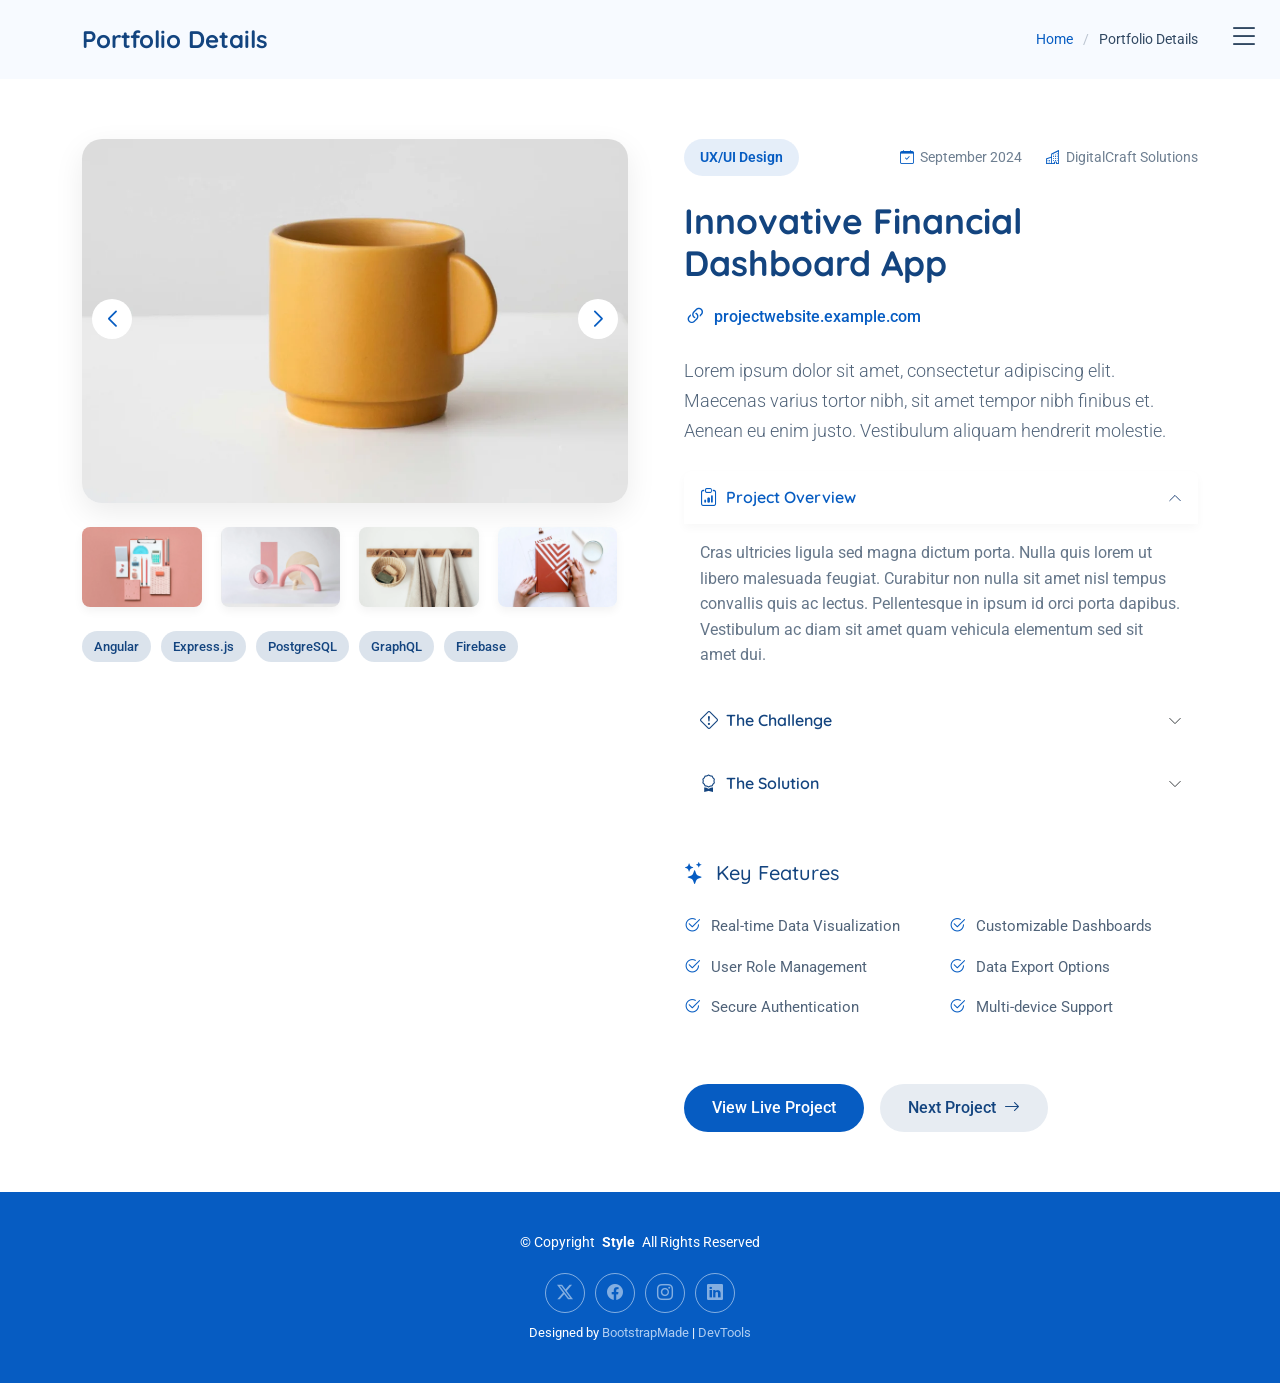
==== portfolio-details.html @ c73cd148 "header, banner, and about sections completed with resposnive" ====
<!DOCTYPE html>
<html lang="en">

<head>
  <meta charset="utf-8">
  <meta content="width=device-width, initial-scale=1.0" name="viewport">
  <title>Portfolio Details - Style Bootstrap Template</title>
  <meta name="description" content="">
  <meta name="keywords" content="">

  <!-- Favicons -->
  <link href="assets/img/favicon.png" rel="icon">
  <link href="assets/img/apple-touch-icon.png" rel="apple-touch-icon">

  <!-- Fonts -->
  <link href="https://fonts.googleapis.com" rel="preconnect">
  <link href="https://fonts.gstatic.com" rel="preconnect" crossorigin>
  <link href="https://fonts.googleapis.com/css2?family=Roboto:ital,wght@0,100;0,300;0,400;0,500;0,700;0,900;1,100;1,300;1,400;1,500;1,700;1,900&family=Open+Sans:ital,wght@0,300;0,400;0,500;0,600;0,700;0,800;1,300;1,400;1,500;1,600;1,700;1,800&family=Quicksand:wght@300;400;500;600;700&display=swap" rel="stylesheet">

  <!-- Vendor CSS Files -->
  <link href="assets/vendor/bootstrap/css/bootstrap.min.css" rel="stylesheet">
  <link href="assets/vendor/bootstrap-icons/bootstrap-icons.css" rel="stylesheet">
  <link href="assets/vendor/aos/aos.css" rel="stylesheet">
  <link href="assets/vendor/glightbox/css/glightbox.min.css" rel="stylesheet">
  <link href="assets/vendor/swiper/swiper-bundle.min.css" rel="stylesheet">

  <!-- Main CSS File -->
  <link href="assets/css/main.css" rel="stylesheet">

  <!-- =======================================================
  * Template Name: Style
  * Template URL: https://bootstrapmade.com/style-bootstrap-portfolio-template/
  * Updated: Jul 02 2025 with Bootstrap v5.3.7
  * Author: BootstrapMade.com
  * License: https://bootstrapmade.com/license/
  ======================================================== -->
</head>

<body class="portfolio-details-page">

  <header id="header" class="header d-flex align-items-center fixed-top">
    <div class="container-fluid position-relative d-flex align-items-center justify-content-between">

      <a href="index.html" class="logo d-flex align-items-center">
        <!-- Uncomment the line below if you also wish to use an image logo -->
        <!-- <img src="assets/img/logo.webp" alt=""> -->
        <!-- Uncomment the line below if you also wish to use an text logo -->
        <!-- <h1 class="sitename">Style</h1>  -->
      </a>

      <nav id="navmenu" class="navmenu">

        <div class="profile-img">
          <img src="assets/img/profile/profile-square-1.webp" alt="" class="img-fluid rounded-circle">
        </div>

        <a href="index.html" class="logo d-flex align-items-center justify-content-center">
          <!-- Uncomment the line below if you also wish to use an image logo -->
          <!-- <img src="assets/img/logo.webp" alt=""> -->
          <h1 class="sitename">Alex Smith</h1>
        </a>

        <div class="social-links text-center">
          <a href="#" class="twitter"><i class="bi bi-twitter-x"></i></a>
          <a href="#" class="facebook"><i class="bi bi-facebook"></i></a>
          <a href="#" class="instagram"><i class="bi bi-instagram"></i></a>
          <a href="#" class="google-plus"><i class="bi bi-skype"></i></a>
          <a href="#" class="linkedin"><i class="bi bi-linkedin"></i></a>
        </div>

        <ul>
          <li><a href="#hero">Home</a></li>
          <li><a href="#about">About</a></li>
          <li><a href="#resume">Resume</a></li>
          <li><a href="#portfolio">Portfolio</a></li>
          <li><a href="#services">Services</a></li>
          <li class="dropdown"><a href="#"><span>Dropdown</span> <i class="bi bi-chevron-down toggle-dropdown"></i></a>
            <ul>
              <li><a href="#">Dropdown 1</a></li>
              <li class="dropdown"><a href="#"><span>Deep Dropdown</span> <i class="bi bi-chevron-down toggle-dropdown"></i></a>
                <ul>
                  <li><a href="#">Deep Dropdown 1</a></li>
                  <li><a href="#">Deep Dropdown 2</a></li>
                  <li><a href="#">Deep Dropdown 3</a></li>
                  <li><a href="#">Deep Dropdown 4</a></li>
                  <li><a href="#">Deep Dropdown 5</a></li>
                </ul>
              </li>
              <li><a href="#">Dropdown 2</a></li>
              <li><a href="#">Dropdown 3</a></li>
              <li><a href="#">Dropdown 4</a></li>
            </ul>
          </li>
          <li><a href="#contact">Contact</a></li>
        </ul>
        <i class="mobile-nav-toggle d-xl-none bi bi-list"></i>
      </nav>

    </div>
  </header>

  <main class="main">

    <!-- Page Title -->
    <div class="page-title light-background">
      <div class="container d-lg-flex justify-content-between align-items-center">
        <h1 class="mb-2 mb-lg-0">Portfolio Details</h1>
        <nav class="breadcrumbs">
          <ol>
            <li><a href="index.html">Home</a></li>
            <li class="current">Portfolio Details</li>
          </ol>
        </nav>
      </div>
    </div><!-- End Page Title -->

    <!-- Portfolio Details Section -->
    <section id="portfolio-details" class="portfolio-details section">

      <div class="container" data-aos="fade-up" data-aos-delay="100">

        <div class="row gy-4">
          <div class="col-lg-6" data-aos="fade-right">
            <div class="portfolio-details-media">
              <div class="main-image">
                <div class="portfolio-details-slider swiper init-swiper" data-aos="zoom-in">
                  <script type="application/json" class="swiper-config">
                    {
                      "loop": true,
                      "speed": 1000,
                      "autoplay": {
                        "delay": 6000
                      },
                      "effect": "creative",
                      "creativeEffect": {
                        "prev": {
                          "shadow": true,
                          "translate": [0, 0, -400]
                        },
                        "next": {
                          "translate": ["100%", 0, 0]
                        }
                      },
                      "slidesPerView": 1,
                      "navigation": {
                        "nextEl": ".swiper-button-next",
                        "prevEl": ".swiper-button-prev"
                      }
                    }
                  </script>
                  <div class="swiper-wrapper">
                    <div class="swiper-slide">
                      <img src="assets/img/portfolio/portfolio-5.webp" alt="Portfolio Image" class="img-fluid">
                    </div>
                    <div class="swiper-slide">
                      <img src="assets/img/portfolio/portfolio-7.webp" alt="Portfolio Image" class="img-fluid">
                    </div>
                    <div class="swiper-slide">
                      <img src="assets/img/portfolio/portfolio-8.webp" alt="Portfolio Image" class="img-fluid">
                    </div>
                  </div>
                  <div class="swiper-button-prev"></div>
                  <div class="swiper-button-next"></div>
                </div>
              </div>

              <div class="thumbnail-grid" data-aos="fade-up" data-aos-delay="200">
                <div class="row g-2 mt-3">
                  <div class="col-3">
                    <img src="assets/img/portfolio/portfolio-4.webp" alt="Gallery Image" class="img-fluid glightbox">
                  </div>
                  <div class="col-3">
                    <img src="assets/img/portfolio/portfolio-6.webp" alt="Gallery Image" class="img-fluid glightbox">
                  </div>
                  <div class="col-3">
                    <img src="assets/img/portfolio/portfolio-11.webp" alt="Gallery Image" class="img-fluid glightbox">
                  </div>
                  <div class="col-3">
                    <img src="assets/img/portfolio/portfolio-12.webp" alt="Gallery Image" class="img-fluid glightbox">
                  </div>
                </div>
              </div>

              <div class="tech-stack-badges" data-aos="fade-up" data-aos-delay="300">
                <span>Angular</span>
                <span>Express.js</span>
                <span>PostgreSQL</span>
                <span>GraphQL</span>
                <span>Firebase</span>
              </div>
            </div>
          </div>

          <div class="col-lg-6" data-aos="fade-left">
            <div class="portfolio-details-content">
              <div class="project-meta">
                <div class="badge-wrapper">
                  <span class="project-badge">UX/UI Design</span>
                </div>
                <div class="date-client">
                  <div class="meta-item">
                    <i class="bi bi-calendar-check"></i>
                    <span>September 2024</span>
                  </div>
                  <div class="meta-item">
                    <i class="bi bi-buildings"></i>
                    <span>DigitalCraft Solutions</span>
                  </div>
                </div>
              </div>

              <h2 class="project-title">Innovative Financial Dashboard App</h2>

              <div class="project-website">
                <i class="bi bi-link-45deg"></i>
                <a href="#" target="_blank">projectwebsite.example.com</a>
              </div>

              <div class="project-overview">
                <p class="lead">
                  Lorem ipsum dolor sit amet, consectetur adipiscing elit. Maecenas varius tortor nibh, sit amet tempor nibh finibus et. Aenean eu enim justo. Vestibulum aliquam hendrerit molestie.
                </p>

                <div class="accordion project-accordion" id="portfolio-details-projectAccordion">
                  <div class="accordion-item" data-aos="fade-up">
                    <h2 class="accordion-header">
                      <button class="accordion-button" type="button" data-bs-toggle="collapse" data-bs-target="#portfolio-details-collapse-1" aria-expanded="true" aria-controls="collapseOne">
                        <i class="bi bi-clipboard-data me-2"></i> Project Overview
                      </button>
                    </h2>
                    <div id="portfolio-details-collapse-1" class="accordion-collapse collapse show" data-bs-parent="#portfolio-details-projectAccordion">
                      <div class="accordion-body">
                        <p>Cras ultricies ligula sed magna dictum porta. Nulla quis lorem ut libero malesuada feugiat. Curabitur non nulla sit amet nisl tempus convallis quis ac lectus. Pellentesque in ipsum id orci porta dapibus. Vestibulum ac diam sit amet quam vehicula elementum sed sit amet dui.</p>
                      </div>
                    </div>
                  </div>

                  <div class="accordion-item" data-aos="fade-up" data-aos-delay="100">
                    <h2 class="accordion-header">
                      <button class="accordion-button collapsed" type="button" data-bs-toggle="collapse" data-bs-target="#portfolio-details-collapse-2" aria-expanded="false" aria-controls="collapseTwo">
                        <i class="bi bi-exclamation-diamond me-2"></i> The Challenge
                      </button>
                    </h2>
                    <div id="portfolio-details-collapse-2" class="accordion-collapse collapse" data-bs-parent="#portfolio-details-projectAccordion">
                      <div class="accordion-body">
                        <p>Mauris blandit aliquet elit, eget tincidunt nibh pulvinar a. Vivamus suscipit tortor eget felis porttitor volutpat. Curabitur aliquet quam id dui posuere blandit. Praesent sapien massa, convallis a pellentesque nec, egestas non nisi. Sed porttitor lectus nibh.</p>
                      </div>
                    </div>
                  </div>

                  <div class="accordion-item" data-aos="fade-up" data-aos-delay="200">
                    <h2 class="accordion-header">
                      <button class="accordion-button collapsed" type="button" data-bs-toggle="collapse" data-bs-target="#portfolio-details-collapse-3" aria-expanded="false" aria-controls="collapseThree">
                        <i class="bi bi-award me-2"></i> The Solution
                      </button>
                    </h2>
                    <div id="portfolio-details-collapse-3" class="accordion-collapse collapse" data-bs-parent="#portfolio-details-projectAccordion">
                      <div class="accordion-body">
                        <p>Donec sollicitudin molestie malesuada. Curabitur arcu erat, accumsan id imperdiet et, porttitor at sem. Vestibulum ante ipsum primis in faucibus orci luctus et ultrices posuere cubilia Curae; Donec velit neque, auctor sit amet aliquam vel, ullamcorper sit amet ligula.</p>
                      </div>
                    </div>
                  </div>
                </div>
              </div>

              <div class="project-features" data-aos="fade-up" data-aos-delay="300">
                <h3><i class="bi bi-stars"></i> Key Features</h3>
                <div class="row g-3">
                  <div class="col-md-6">
                    <ul class="feature-list">
                      <li><i class="bi bi-check2-circle"></i> Real-time Data Visualization</li>
                      <li><i class="bi bi-check2-circle"></i> User Role Management</li>
                      <li><i class="bi bi-check2-circle"></i> Secure Authentication</li>
                    </ul>
                  </div>
                  <div class="col-md-6">
                    <ul class="feature-list">
                      <li><i class="bi bi-check2-circle"></i> Customizable Dashboards</li>
                      <li><i class="bi bi-check2-circle"></i> Data Export Options</li>
                      <li><i class="bi bi-check2-circle"></i> Multi-device Support</li>
                    </ul>
                  </div>
                </div>
              </div>

              <div class="cta-buttons" data-aos="fade-up" data-aos-delay="400">
                <a href="#" class="btn-view-project">View Live Project</a>
                <a href="#" class="btn-next-project">Next Project <i class="bi bi-arrow-right"></i></a>
              </div>
            </div>
          </div>
        </div>

      </div>

    </section><!-- /Portfolio Details Section -->

  </main>

  <footer id="footer" class="footer dark-background">

    <div class="container">
      <div class="copyright text-center ">
        <p>© <span>Copyright</span> <strong class="px-1 sitename">Style</strong> <span>All Rights Reserved</span></p>
      </div>
      <div class="social-links d-flex justify-content-center">
        <a href=""><i class="bi bi-twitter-x"></i></a>
        <a href=""><i class="bi bi-facebook"></i></a>
        <a href=""><i class="bi bi-instagram"></i></a>
        <a href=""><i class="bi bi-linkedin"></i></a>
      </div>
      <div class="credits">
        <!-- All the links in the footer should remain intact. -->
        <!-- You can delete the links only if you've purchased the pro version. -->
        <!-- Licensing information: https://bootstrapmade.com/license/ -->
        <!-- Purchase the pro version with working PHP/AJAX contact form: [buy-url] -->
        Designed by <a href="https://bootstrapmade.com/">BootstrapMade</a> | <a href="https://bootstrapmade.com/tools/">DevTools</a>
      </div>
    </div>

  </footer>

  <!-- Scroll Top -->
  <a href="#" id="scroll-top" class="scroll-top d-flex align-items-center justify-content-center"><i class="bi bi-arrow-up-short"></i></a>

  <!-- Vendor JS Files -->
  <script src="assets/vendor/bootstrap/js/bootstrap.bundle.min.js"></script>
  <script src="assets/vendor/php-email-form/validate.js"></script>
  <script src="assets/vendor/aos/aos.js"></script>
  <script src="assets/vendor/purecounter/purecounter_vanilla.js"></script>
  <script src="assets/vendor/typed.js/typed.umd.js"></script>
  <script src="assets/vendor/waypoints/noframework.waypoints.js"></script>
  <script src="assets/vendor/glightbox/js/glightbox.min.js"></script>
  <script src="assets/vendor/imagesloaded/imagesloaded.pkgd.min.js"></script>
  <script src="assets/vendor/isotope-layout/isotope.pkgd.min.js"></script>
  <script src="assets/vendor/swiper/swiper-bundle.min.js"></script>

  <!-- Main JS File -->
  <script src="assets/js/main.js"></script>

</body>

</html>
---- assets/css/main.css ----
/**
* Template Name: Style
* Template URL: https://bootstrapmade.com/style-bootstrap-portfolio-template/
* Updated: Jul 02 2025 with Bootstrap v5.3.7
* Author: BootstrapMade.com
* License: https://bootstrapmade.com/license/
*/

@charset "UTF-8";

/*--------------------------------------------------------------
# Font & Color Variables
# Help: https://bootstrapmade.com/color-system/
--------------------------------------------------------------*/
/* Fonts */
:root {
  --default-font: "Roboto",  system-ui, -apple-system, "Segoe UI", Roboto, "Helvetica Neue", Arial, "Noto Sans", "Liberation Sans", sans-serif, "Apple Color Emoji", "Segoe UI Emoji", "Segoe UI Symbol", "Noto Color Emoji";
  --heading-font: "Quicksand",  sans-serif;
  --nav-font: "Open Sans",  sans-serif;
}

/* Global Colors - The following color variables are used throughout the website. Updating them here will change the color scheme of the entire website */
:root { 
  --background-color: #ffffff; /* Background color for the entire website, including individual sections */
  --default-color: #314862; /* Default color used for the majority of the text content across the entire website */
  --heading-color: #13447f; /* Color for headings, subheadings and title throughout the website */
  --accent-color: #065cc2; /* Accent color that represents your brand on the website. It's used for buttons, links, and other elements that need to stand out */
  --surface-color: #ffffff; /* The surface color is used as a background of boxed elements within sections, such as cards, icon boxes, or other elements that require a visual separation from the global background. */
  --contrast-color: #ffffff; /* Contrast color for text, ensuring readability against backgrounds of accent, heading, or default colors. */
}

/* Nav Menu Colors - The following color variables are used specifically for the navigation menu. They are separate from the global colors to allow for more customization options */
:root {
  --nav-color: #314862;  /* The default color of the main navmenu links */
  --nav-hover-color: #065cc2; /* Applied to main navmenu links when they are hovered over or active */
  --nav-mobile-background-color: #11427d; /* Used as the background color for mobile navigation menu */
  --nav-dropdown-background-color: #065cc2; /* Used as the background color for dropdown items that appear when hovering over primary navigation items */
  --nav-dropdown-color: #acc4e0; /* Used for navigation links of the dropdown items in the navigation menu. */
  --nav-dropdown-hover-color: #ffffff; /* Similar to --nav-hover-color, this color is applied to dropdown navigation links when they are hovered over. */
}

/* Color Presets - These classes override global colors when applied to any section or element, providing reuse of the sam color scheme. */

.light-background {
  --background-color: #f7faff;
  --surface-color: #ffffff;
}

.dark-background {
  --background-color: #065cc2;
  --default-color: #ffffff;
  --heading-color: #ffffff;
  --accent-color: #afcdf1;
  --surface-color: #2973cc;
  --contrast-color: #ffffff;
}

/* Smooth scroll */
:root {
  scroll-behavior: smooth;
}

/*--------------------------------------------------------------
# General Styling & Shared Classes
--------------------------------------------------------------*/
body {
  color: var(--default-color);
  background-color: var(--background-color);
  font-family: var(--default-font);
}

a {
  color: var(--accent-color);
  text-decoration: none;
  transition: 0.3s;
}

a:hover {
  color: color-mix(in srgb, var(--accent-color), transparent 25%);
  text-decoration: none;
}

h1,
h2,
h3,
h4,
h5,
h6 {
  color: var(--heading-color);
  font-family: var(--heading-font);
}

/* PHP Email Form Messages
------------------------------*/
.php-email-form .error-message {
  display: none;
  background: #df1529;
  color: #ffffff;
  text-align: left;
  padding: 15px;
  margin-bottom: 24px;
  font-weight: 600;
}

.php-email-form .sent-message {
  display: none;
  color: #ffffff;
  background: #059652;
  text-align: center;
  padding: 15px;
  margin-bottom: 24px;
  font-weight: 600;
}

.php-email-form .loading {
  display: none;
  background: var(--surface-color);
  text-align: center;
  padding: 15px;
  margin-bottom: 24px;
}

.php-email-form .loading:before {
  content: "";
  display: inline-block;
  border-radius: 50%;
  width: 24px;
  height: 24px;
  margin: 0 10px -6px 0;
  border: 3px solid var(--accent-color);
  border-top-color: var(--surface-color);
  animation: php-email-form-loading 1s linear infinite;
}

@keyframes php-email-form-loading {
  0% {
    transform: rotate(0deg);
  }

  100% {
    transform: rotate(360deg);
  }
}

/*--------------------------------------------------------------
# Global Header
--------------------------------------------------------------*/
.header {
  --background-color: rgba(255, 255, 255, 0);
  color: var(--default-color);
  background-color: var(--background-color);
  padding: 15px 0;
  transition: all 0.5s;
  z-index: 997;
}

.header .logo {
  line-height: 1;
}

.header .logo img {
  max-height: 32px;
  margin-right: 8px;
}

.header .logo h1 {
  font-size: 30px;
  margin: 0;
  font-weight: 700;
  color: var(--heading-color);
}

/*--------------------------------------------------------------
# Navigation Menu
--------------------------------------------------------------*/
/* Navmenu */
.mobile-nav-toggle {
  color: var(--nav-color);
  position: fixed;
  top: 20px;
  right: 20px;
  font-size: 32px;
  line-height: 0;
  cursor: pointer;
  display: block !important;
  z-index: 998;
  transition: 0.3s;
}

.mobile-nav-toggle:hover {
  color: var(--nav-hover-color);
}

.navmenu {
  position: fixed;
  top: 0;
  bottom: 0;
  right: -300px;
  z-index: 997;
  transition: 0.3s;
  width: 300px;
  overflow: hidden;
}

.navmenu .profile-img img {
  margin: 15px auto;
  display: block;
  width: 160px;
  border: 8px solid color-mix(in srgb, var(--contrast-color), transparent 85%);
}

.navmenu .logo {
  line-height: 1;
  margin-bottom: 15px;
}

.navmenu .logo img {
  max-height: 32px;
  margin-right: 8px;
}

.navmenu .logo h1 {
  font-size: 24px;
  margin: 0;
  font-weight: 700;
  color: var(--contrast-color);
}

.navmenu .social-links {
  margin: 0 0 20px 0;
}

.navmenu .social-links a {
  font-size: 16px;
  display: inline-flex;
  align-items: center;
  justify-content: center;
  padding: 0;
  background: color-mix(in srgb, var(--contrast-color), transparent 90%);
  color: var(--contrast-color);
  margin: 0 2px;
  border-radius: 50%;
  width: 40px;
  height: 40px;
  transition: 0.3s;
}

.navmenu .social-links a i {
  margin: 0;
}

.navmenu .social-links a:hover {
  color: var(--contrast-color);
  background: var(--accent-color);
}

.navmenu ul {
  display: block;
  list-style: none;
  padding: 10px 0;
  margin: 0;
  overflow-y: auto;
  transition: 0.3s;
  z-index: 998;
}

.navmenu a,
.navmenu a:focus {
  color: var(--nav-dropdown-color);
  padding: 10px 20px;
  font-family: var(--nav-font);
  font-size: 17px;
  font-weight: 500;
  display: flex;
  align-items: center;
  justify-content: space-between;
  white-space: nowrap;
  transition: 0.3s;
}

.navmenu a i,
.navmenu a:focus i {
  font-size: 12px;
  line-height: 0;
  margin-left: 5px;
  width: 30px;
  height: 30px;
  display: flex;
  align-items: center;
  justify-content: center;
  border-radius: 50%;
  transition: 0.3s;
  background-color: color-mix(in srgb, var(--accent-color), transparent 90%);
}

.navmenu a i:hover,
.navmenu a:focus i:hover {
  background-color: var(--accent-color);
  color: var(--contrast-color);
}

.navmenu a:hover,
.navmenu .active,
.navmenu .active:focus {
  color: var(--nav-dropdown-hover-color);
}

.navmenu .active i,
.navmenu .active:focus i {
  background-color: var(--accent-color);
  color: var(--contrast-color);
  transform: rotate(180deg);
}

.navmenu .dropdown ul {
  position: static;
  display: none;
  z-index: 99;
  padding: 10px 0;
  margin: 10px 20px;
  box-shadow: none;
  transition: all 0.5s ease-in-out;
}

.navmenu .dropdown>.dropdown-active {
  display: block;
  background-color: var(--nav-dropdown-background-color);
  border: 1px solid color-mix(in srgb, var(--nav-dropdown-color), transparent 90%);
}

.mobile-nav-active {
  overflow: hidden;
}

.mobile-nav-active .mobile-nav-toggle {
  right: 310px;
  font-size: 36px;
}

.mobile-nav-active .navmenu {
  position: fixed;
  overflow: hidden;
  top: 0;
  bottom: 0;
  right: 0;
  background-color: var(--nav-mobile-background-color);
  transition: 0.3s;
}

/*--------------------------------------------------------------
# Global Footer
--------------------------------------------------------------*/
.footer {
  color: var(--default-color);
  background-color: var(--background-color);
  font-size: 14px;
  padding: 40px 0;
  position: relative;
}

.footer .copyright p {
  margin-bottom: 0;
}

.footer .social-links {
  margin-top: 20px;
}

.footer .social-links a {
  display: flex;
  align-items: center;
  justify-content: center;
  width: 40px;
  height: 40px;
  border-radius: 50%;
  border: 1px solid color-mix(in srgb, var(--default-color), transparent 50%);
  font-size: 16px;
  color: color-mix(in srgb, var(--default-color), transparent 50%);
  margin: 0 5px;
  transition: 0.3s;
}

.footer .social-links a:hover {
  color: var(--accent-color);
  border-color: var(--accent-color);
}

.footer .credits {
  margin-top: 10px;
  font-size: 13px;
  text-align: center;
}

/*--------------------------------------------------------------
# Scroll Top Button
--------------------------------------------------------------*/
.scroll-top {
  position: fixed;
  visibility: hidden;
  opacity: 0;
  right: 15px;
  bottom: -15px;
  z-index: 99999;
  background-color: var(--accent-color);
  width: 44px;
  height: 44px;
  border-radius: 50px;
  transition: all 0.4s;
}

.scroll-top i {
  font-size: 24px;
  color: var(--contrast-color);
  line-height: 0;
}

.scroll-top:hover {
  background-color: color-mix(in srgb, var(--accent-color), transparent 20%);
  color: var(--contrast-color);
}

.scroll-top.active {
  visibility: visible;
  opacity: 1;
  bottom: 15px;
}

/*--------------------------------------------------------------
# Disable aos animation delay on mobile devices
--------------------------------------------------------------*/
@media screen and (max-width: 768px) {
  [data-aos-delay] {
    transition-delay: 0 !important;
  }
}

/*--------------------------------------------------------------
# Global Page Titles & Breadcrumbs
--------------------------------------------------------------*/
.page-title {
  color: var(--default-color);
  background-color: var(--background-color);
  padding: 25px 0;
  position: relative;
}

.page-title h1 {
  font-size: 24px;
  font-weight: 700;
}

.page-title .breadcrumbs ol {
  display: flex;
  flex-wrap: wrap;
  list-style: none;
  padding: 0;
  margin: 0;
  font-size: 14px;
  font-weight: 400;
}

.page-title .breadcrumbs ol li+li {
  padding-left: 10px;
}

.page-title .breadcrumbs ol li+li::before {
  content: "/";
  display: inline-block;
  padding-right: 10px;
  color: color-mix(in srgb, var(--default-color), transparent 70%);
}

/*--------------------------------------------------------------
# Global Sections
--------------------------------------------------------------*/
section,
.section {
  color: var(--default-color);
  background-color: var(--background-color);
  padding: 60px 0;
  overflow: clip;
}

/*--------------------------------------------------------------
# Global Section Titles
--------------------------------------------------------------*/
.section-title {
  padding-bottom: 60px;
  position: relative;
}

.section-title h2 {
  font-size: 36px;
  font-weight: 700;
  padding: 0;
  line-height: 1px;
  margin: 0;
  letter-spacing: 0.5px;
  position: relative;
}

.section-title h2::after {
  content: "";
  width: 120px;
  height: 1px;
  display: inline-block;
  background: var(--accent-color);
  margin: 10px 10px;
}

.section-title p {
  color: color-mix(in srgb, var(--default-color), transparent 50%);
  margin: 5px 0 0 0;
  font-size: 16px;
  font-weight: 500;
  font-family: var(--heading-font);
}

/*--------------------------------------------------------------
# Hero Section
--------------------------------------------------------------*/
.hero {
  padding: 120px 0;
  position: relative;
  overflow: hidden;
  min-height: 100vh;
  display: flex;
  align-items: center;
}

.hero::before {
  content: "";
  position: absolute;
  top: 0;
  left: 0;
  right: 0;
  bottom: 0;
  background: url("../img/bg/abstract-bg-1.webp") no-repeat center center;
  background-size: cover;
  opacity: 0.08;
  z-index: 1;
}

.hero .container {
  position: relative;
  z-index: 2;
}

@media (max-width: 991px) {
  .hero .hero-content {
    padding: 60px 30px;
    text-align: center;
  }
}

@media (max-width: 576px) {
  .hero .hero-content {
    padding: 40px 20px;
  }
}

.hero .content-wrapper {
  max-width: 600px;
}

.hero .hero-title {
  font-size: 3.5rem;
  font-weight: 700;
  margin-bottom: 1.5rem;
  line-height: 1.2;
}

@media (max-width: 768px) {
  .hero .hero-title {
    font-size: 2.8rem;
  }
}

@media (max-width: 576px) {
  .hero .hero-title {
    font-size: 2.2rem;
  }
}

.hero .hero-title .typed {
  color: var(--accent-color);
  position: relative;
}

.hero .lead {
  font-size: 1.2rem;
  color: color-mix(in srgb, var(--default-color), transparent 20%);
  margin-bottom: 3rem;
  line-height: 1.6;
}

@media (max-width: 768px) {
  .hero .lead {
    font-size: 1.1rem;
    margin-bottom: 2rem;
  }
}

.hero .hero-stats {
  display: flex;
  gap: 2rem;
  margin-bottom: 3rem;
}

@media (max-width: 768px) {
  .hero .hero-stats {
    justify-content: center;
    gap: 1.5rem;
    margin-bottom: 2rem;
  }
}

@media (max-width: 576px) {
  .hero .hero-stats {
    flex-direction: column;
    gap: 1rem;
  }
}

.hero .hero-stats .stat-item {
  display: flex;
  flex-direction: column;
  align-items: center;
}

.hero .hero-stats .stat-item .purecounter {
  font-size: 2rem;
  font-weight: 700;
  color: var(--accent-color);
  line-height: 1;
}

.hero .hero-stats .stat-item .stat-label {
  font-size: 0.9rem;
  color: color-mix(in srgb, var(--default-color), transparent 40%);
  margin-top: 0.25rem;
}

.hero .hero-actions {
  display: flex;
  gap: 1rem;
  margin-bottom: 3rem;
}

@media (max-width: 768px) {
  .hero .hero-actions {
    justify-content: center;
    margin-bottom: 2rem;
  }
}

@media (max-width: 576px) {
  .hero .hero-actions {
    flex-direction: column;
    align-items: center;
  }
}

.hero .hero-actions .btn {
  padding: 12px 30px;
  font-weight: 600;
  border-radius: 50px;
  text-decoration: none;
  transition: all 0.3s ease;
}

.hero .hero-actions .btn.btn-primary {
  background-color: var(--accent-color);
  color: var(--contrast-color);
  border: 2px solid var(--accent-color);
}

.hero .hero-actions .btn.btn-primary:hover {
  background-color: transparent;
  color: var(--accent-color);
}

.hero .hero-actions .btn.btn-outline {
  background-color: transparent;
  color: var(--default-color);
  border: 2px solid color-mix(in srgb, var(--default-color), transparent 70%);
}

.hero .hero-actions .btn.btn-outline:hover {
  background-color: var(--accent-color);
  color: var(--contrast-color);
  border-color: var(--accent-color);
}

.hero .social-links {
  display: flex;
  gap: 1rem;
}

@media (max-width: 768px) {
  .hero .social-links {
    justify-content: center;
  }
}

.hero .social-links a {
  width: 45px;
  height: 45px;
  display: flex;
  align-items: center;
  justify-content: center;
  border-radius: 50%;
  background-color: var(--surface-color);
  color: var(--default-color);
  text-decoration: none;
  transition: all 0.3s ease;
  box-shadow: 0 2px 10px color-mix(in srgb, var(--default-color), transparent 90%);
}

.hero .social-links a:hover {
  background-color: var(--accent-color);
  color: var(--contrast-color);
  transform: translateY(-3px);
}

.hero .social-links a i {
  font-size: 1.2rem;
}

.hero .hero-image {
  position: relative;
  display: flex;
  align-items: center;
  justify-content: center;
  padding: 60px 30px;
}

@media (max-width: 991px) {
  .hero .hero-image {
    min-height: auto;
    padding: 40px 30px;
  }
}

.hero .image-container {
  position: relative;
  max-width: 500px;
  width: 100%;
}

.hero .hero-main-image {
  border-radius: 20px;
  box-shadow: 0 20px 60px color-mix(in srgb, var(--default-color), transparent 85%);
  position: relative;
  z-index: 2;
}

.hero .image-overlay {
  position: absolute;
  top: 20px;
  left: 20px;
  right: -20px;
  bottom: -20px;
  background: linear-gradient(45deg, var(--accent-color), color-mix(in srgb, var(--accent-color), transparent 30%));
  border-radius: 20px;
  z-index: 1;
}

.hero .floating-elements {
  position: absolute;
  top: 0;
  left: 0;
  right: 0;
  bottom: 0;
  z-index: 3;
}

.hero .floating-card {
  position: absolute;
  background-color: var(--surface-color);
  padding: 15px 20px;
  border-radius: 15px;
  box-shadow: 0 10px 30px color-mix(in srgb, var(--default-color), transparent 90%);
  display: flex;
  align-items: center;
  gap: 10px;
  white-space: nowrap;
  animation: float 6s ease-in-out infinite;
}

@media (max-width: 768px) {
  .hero .floating-card {
    padding: 10px 15px;
    font-size: 0.9rem;
  }
}

.hero .floating-card i {
  font-size: 1.5rem;
  color: var(--accent-color);
}

@media (max-width: 768px) {
  .hero .floating-card i {
    font-size: 1.2rem;
  }
}

.hero .floating-card span {
  font-weight: 600;
  color: var(--default-color);
}

.hero .floating-card.card-1 {
  top: 10%;
  left: -10%;
  animation-delay: 0s;
}

@media (max-width: 768px) {
  .hero .floating-card.card-1 {
    top: 5%;
    left: -5%;
  }
}

.hero .floating-card.card-2 {
  top: 60%;
  right: -15%;
  animation-delay: 2s;
}

@media (max-width: 768px) {
  .hero .floating-card.card-2 {
    top: 70%;
    right: -10%;
  }
}

.hero .floating-card.card-3 {
  bottom: 15%;
  left: -5%;
  animation-delay: 4s;
}

@media (max-width: 768px) {
  .hero .floating-card.card-3 {
    bottom: 10%;
    left: 0%;
  }
}

@keyframes float {

  0%,
  100% {
    transform: translateY(0px);
  }

  50% {
    transform: translateY(-20px);
  }
}

/*--------------------------------------------------------------
# About Section
--------------------------------------------------------------*/
.about .profile-image-wrapper {
  position: relative;
}

.about .profile-image-wrapper .profile-image {
  position: relative;
  width: 280px;
  height: 280px;
  margin: 0 auto 40px;
  border-radius: 50%;
  overflow: hidden;
  border: 5px solid var(--accent-color);
  box-shadow: 0 10px 30px color-mix(in srgb, var(--accent-color), transparent 80%);
}

.about .profile-image-wrapper .profile-image img {
  width: 100%;
  height: 100%;
  object-fit: cover;
}

@media (max-width: 768px) {
  .about .profile-image-wrapper .profile-image {
    width: 200px;
    height: 200px;
  }
}

.about .profile-image-wrapper .signature-section {
  text-align: center;
}

.about .profile-image-wrapper .signature-section .signature {
  max-width: 200px;
  height: auto;
  margin-bottom: 15px;
  opacity: 0.8;
}

.about .profile-image-wrapper .signature-section .quote {
  font-style: italic;
  color: color-mix(in srgb, var(--default-color), transparent 30%);
  font-size: 14px;
  margin: 0;
  max-width: 250px;
  margin: 0 auto;
}

.about .about-content .intro {
  margin-bottom: 40px;
}

.about .about-content .intro h2 {
  font-size: 2.5rem;
  margin-bottom: 20px;
  font-weight: 700;
}

@media (max-width: 768px) {
  .about .about-content .intro h2 {
    font-size: 2rem;
    text-align: center;
  }
}

.about .about-content .intro p {
  font-size: 16px;
  line-height: 1.7;
  color: color-mix(in srgb, var(--default-color), transparent 20%);
}

@media (max-width: 768px) {
  .about .about-content .intro p {
    text-align: center;
  }
}

.about .about-content .skills-grid {
  display: grid;
  grid-template-columns: repeat(auto-fit, minmax(200px, 1fr));
  gap: 20px;
  margin-bottom: 40px;
}

.about .about-content .skills-grid .skill-item {
  text-align: center;
  padding: 20px;
  border-radius: 10px;
  background: color-mix(in srgb, var(--accent-color), transparent 94%);
  border: 1px solid color-mix(in srgb, var(--accent-color), transparent 85%);
  transition: all 0.3s ease;
}

.about .about-content .skills-grid .skill-item:hover {
  transform: translateY(-5px);
  box-shadow: 0 10px 25px color-mix(in srgb, var(--accent-color), transparent 85%);
}

.about .about-content .skills-grid .skill-item .skill-icon {
  width: 60px;
  height: 60px;
  margin: 0 auto 15px;
  display: flex;
  align-items: center;
  justify-content: center;
  background: var(--accent-color);
  border-radius: 50%;
  color: var(--contrast-color);
  font-size: 24px;
}

.about .about-content .skills-grid .skill-item h4 {
  font-size: 18px;
  margin-bottom: 10px;
  color: var(--heading-color);
}

.about .about-content .skills-grid .skill-item p {
  font-size: 14px;
  color: color-mix(in srgb, var(--default-color), transparent 30%);
  margin: 0;
}

.about .about-content .journey-timeline {
  margin-bottom: 40px;
}

.about .about-content .journey-timeline .timeline-item {
  display: flex;
  align-items: center;
  margin-bottom: 20px;
  padding: 15px;
  border-left: 3px solid var(--accent-color);
  background: color-mix(in srgb, var(--surface-color), transparent 30%);
  border-radius: 0 8px 8px 0;
  transition: all 0.3s ease;
}

.about .about-content .journey-timeline .timeline-item:hover {
  background: color-mix(in srgb, var(--accent-color), transparent 95%);
  border-left-color: color-mix(in srgb, var(--accent-color), transparent 10%);
}

.about .about-content .journey-timeline .timeline-item:last-child {
  margin-bottom: 0;
}

.about .about-content .journey-timeline .timeline-item .year {
  font-weight: 700;
  color: var(--accent-color);
  font-size: 18px;
  min-width: 80px;
  margin-right: 20px;
}

.about .about-content .journey-timeline .timeline-item .description {
  color: color-mix(in srgb, var(--default-color), transparent 20%);
  font-size: 15px;
  line-height: 1.5;
}

@media (max-width: 576px) {
  .about .about-content .journey-timeline .timeline-item {
    flex-direction: column;
    align-items: flex-start;
  }

  .about .about-content .journey-timeline .timeline-item .year {
    margin-right: 0;
    margin-bottom: 8px;
  }
}

.about .about-content .cta-section .fun-fact {
  display: flex;
  align-items: center;
  justify-content: center;
  margin-bottom: 30px;
  padding: 15px 25px;
  background: color-mix(in srgb, var(--accent-color), transparent 94%);
  border-radius: 50px;
  border: 1px solid color-mix(in srgb, var(--accent-color), transparent 85%);
}

.about .about-content .cta-section .fun-fact .emoji {
  font-size: 20px;
  margin-right: 10px;
}

.about .about-content .cta-section .fun-fact .text {
  color: color-mix(in srgb, var(--default-color), transparent 20%);
  font-size: 14px;
  font-weight: 500;
}

@media (max-width: 768px) {
  .about .about-content .cta-section .fun-fact {
    justify-content: center;
    text-align: center;
  }
}

.about .about-content .cta-section .action-buttons {
  display: flex;
  gap: 15px;
  justify-content: center;
}

@media (max-width: 576px) {
  .about .about-content .cta-section .action-buttons {
    flex-direction: column;
    align-items: center;
  }
}

.about .about-content .cta-section .action-buttons .btn {
  padding: 12px 30px;
  font-weight: 600;
  border-radius: 50px;
  text-decoration: none;
  transition: all 0.3s ease;
  font-size: 15px;
}

.about .about-content .cta-section .action-buttons .btn.btn-primary {
  background: var(--accent-color);
  color: var(--contrast-color);
  border: 2px solid var(--accent-color);
}

.about .about-content .cta-section .action-buttons .btn.btn-primary:hover {
  background: color-mix(in srgb, var(--accent-color), black 10%);
  border-color: color-mix(in srgb, var(--accent-color), black 10%);
  transform: translateY(-2px);
}

.about .about-content .cta-section .action-buttons .btn.btn-outline {
  background: transparent;
  color: var(--accent-color);
  border: 2px solid var(--accent-color);
}

.about .about-content .cta-section .action-buttons .btn.btn-outline:hover {
  background: var(--accent-color);
  color: var(--contrast-color);
  transform: translateY(-2px);
}

@media (max-width: 992px) {
  .about .profile-image-wrapper {
    margin-bottom: 40px;
  }
}

/*--------------------------------------------------------------
# Skills Section
--------------------------------------------------------------*/
.skills .skills-grid .skill-card {
  background: linear-gradient(135deg, var(--surface-color) 0%, color-mix(in srgb, var(--surface-color), var(--accent-color) 5%) 100%);
  border-radius: 15px;
  padding: 30px;
  height: 100%;
  position: relative;
  overflow: hidden;
  border: 1px solid color-mix(in srgb, var(--accent-color), transparent 85%);
  transition: all 0.3s ease;
}

.skills .skills-grid .skill-card:before {
  content: "";
  position: absolute;
  top: 0;
  left: 0;
  width: 100%;
  height: 3px;
  background: linear-gradient(90deg, var(--accent-color), color-mix(in srgb, var(--accent-color), var(--heading-color) 30%));
}

.skills .skills-grid .skill-card:hover {
  transform: translateY(-10px);
  box-shadow: 0 20px 40px color-mix(in srgb, var(--accent-color), transparent 80%);
  border-color: color-mix(in srgb, var(--accent-color), transparent 60%);
}

.skills .skills-grid .skill-card .skill-header {
  display: flex;
  align-items: center;
  margin-bottom: 25px;
  gap: 15px;
}

.skills .skills-grid .skill-card .skill-header i {
  font-size: 28px;
  color: var(--accent-color);
  width: 50px;
  height: 50px;
  display: flex;
  align-items: center;
  justify-content: center;
  background: color-mix(in srgb, var(--accent-color), transparent 90%);
  border-radius: 12px;
}

.skills .skills-grid .skill-card .skill-header h3 {
  font-size: 20px;
  margin: 0;
  color: var(--heading-color);
}

.skills .skills-grid .skill-card .skill-item {
  margin-bottom: 20px;
}

.skills .skills-grid .skill-card .skill-item:last-child {
  margin-bottom: 0;
}

.skills .skills-grid .skill-card .skill-item .skill-info {
  display: flex;
  justify-content: space-between;
  align-items: center;
  margin-bottom: 8px;
}

.skills .skills-grid .skill-card .skill-item .skill-info .skill-name {
  font-weight: 600;
  color: var(--heading-color);
  font-size: 15px;
}

.skills .skills-grid .skill-card .skill-item .skill-info .skill-percentage {
  font-size: 14px;
  font-weight: 700;
  color: var(--accent-color);
}

.skills .skills-grid .skill-card .skill-item .skill-bar {
  height: 6px;
  background: color-mix(in srgb, var(--default-color), transparent 92%);
  border-radius: 10px;
  overflow: hidden;
  position: relative;
}

.skills .skills-grid .skill-card .skill-item .skill-bar .progress-bar {
  height: 100%;
  background: linear-gradient(45deg, var(--accent-color), color-mix(in srgb, var(--accent-color), var(--heading-color) 20%));
  border-radius: 10px;
  width: 0;
  transition: width 1.8s cubic-bezier(0.4, 0, 0.2, 1);
  position: relative;
}

.skills .skills-grid .skill-card .skill-item .skill-bar .progress-bar:after {
  content: "";
  position: absolute;
  top: 0;
  left: 0;
  right: 0;
  bottom: 0;
  background: linear-gradient(90deg, transparent, rgba(255, 255, 255, 0.3), transparent);
  animation: shimmer 2s infinite;
}

.skills .skills-summary {
  background: var(--surface-color);
  padding: 40px 30px;
  border-radius: 15px;
  height: fit-content;
  position: sticky;
  top: 20px;
  box-shadow: 0 10px 30px color-mix(in srgb, var(--default-color), transparent 90%);
}

.skills .skills-summary h3 {
  color: var(--heading-color);
  margin-bottom: 20px;
  font-size: 24px;
}

.skills .skills-summary p {
  color: color-mix(in srgb, var(--default-color), transparent 20%);
  margin-bottom: 30px;
  line-height: 1.6;
}

.skills .skills-summary .summary-stats {
  margin-bottom: 30px;
}

.skills .skills-summary .summary-stats .stat-item {
  display: flex;
  align-items: center;
  margin-bottom: 20px;
  gap: 15px;
}

.skills .skills-summary .summary-stats .stat-item:last-child {
  margin-bottom: 0;
}

.skills .skills-summary .summary-stats .stat-item .stat-circle {
  width: 50px;
  height: 50px;
  border-radius: 50%;
  background: linear-gradient(135deg, var(--accent-color), color-mix(in srgb, var(--accent-color), var(--heading-color) 30%));
  display: flex;
  align-items: center;
  justify-content: center;
  flex-shrink: 0;
}

.skills .skills-summary .summary-stats .stat-item .stat-circle i {
  color: var(--contrast-color);
  font-size: 20px;
}

.skills .skills-summary .summary-stats .stat-item .stat-info .stat-number {
  display: block;
  font-size: 24px;
  font-weight: 700;
  color: var(--heading-color);
  line-height: 1;
}

.skills .skills-summary .summary-stats .stat-item .stat-info .stat-label {
  font-size: 14px;
  color: color-mix(in srgb, var(--default-color), transparent 30%);
}

.skills .skills-summary .skills-badges h4 {
  color: var(--heading-color);
  margin-bottom: 15px;
  font-size: 18px;
}

.skills .skills-summary .skills-badges .badge-list {
  display: flex;
  flex-wrap: wrap;
  gap: 10px;
}

.skills .skills-summary .skills-badges .badge-list .skill-badge {
  background: linear-gradient(45deg, var(--accent-color), color-mix(in srgb, var(--accent-color), var(--heading-color) 20%));
  color: var(--contrast-color);
  padding: 8px 16px;
  border-radius: 20px;
  font-size: 12px;
  font-weight: 600;
  text-transform: uppercase;
  letter-spacing: 0.5px;
}

@keyframes shimmer {
  0% {
    transform: translateX(-100%);
  }

  100% {
    transform: translateX(100%);
  }
}

@media (max-width: 991px) {
  .skills .skills-summary {
    margin-top: 30px;
    position: relative;
    top: auto;
  }
}

@media (max-width: 767px) {
  .skills .skills-grid .skill-card {
    padding: 25px 20px;
  }

  .skills .skills-grid .skill-card .skill-header {
    flex-direction: column;
    text-align: center;
    gap: 10px;
  }

  .skills .skills-grid .skill-card .skill-header h3 {
    font-size: 18px;
  }

  .skills .skills-summary {
    padding: 30px 20px;
  }

  .skills .skills-summary .summary-stats .stat-item .stat-circle {
    width: 45px;
    height: 45px;
  }

  .skills .skills-summary .summary-stats .stat-item .stat-circle i {
    font-size: 18px;
  }

  .skills .skills-summary .summary-stats .stat-item .stat-info .stat-number {
    font-size: 20px;
  }
}

/*--------------------------------------------------------------
# Resume Section
--------------------------------------------------------------*/
.resume .section-header {
  margin-bottom: 2.5rem;
}

.resume .section-header h2 {
  font-size: 1.8rem;
  font-weight: 700;
  margin-bottom: 1rem;
  display: flex;
  align-items: center;
  gap: 0.75rem;
}

.resume .section-header h2 i {
  color: var(--accent-color);
  font-size: 1.5rem;
}

.resume .section-header .section-subtitle {
  color: color-mix(in srgb, var(--default-color), transparent 30%);
  font-size: 1rem;
  line-height: 1.6;
}

.resume .experience-section {
  padding-right: 1.5rem;
}

.resume .experience-section .experience-cards .experience-card {
  background: var(--surface-color);
  border: 1px solid color-mix(in srgb, var(--default-color), transparent 90%);
  border-radius: 12px;
  padding: 1.8rem;
  margin-bottom: 1.5rem;
  transition: all 0.3s ease;
  position: relative;
  overflow: hidden;
}

.resume .experience-section .experience-cards .experience-card::before {
  content: "";
  position: absolute;
  top: 0;
  left: 0;
  width: 4px;
  height: 100%;
  background: linear-gradient(135deg, var(--accent-color), color-mix(in srgb, var(--accent-color), transparent 30%));
}

.resume .experience-section .experience-cards .experience-card:hover {
  box-shadow: 0 8px 30px color-mix(in srgb, var(--default-color), transparent 85%);
  transform: translateY(-5px);
}

.resume .experience-section .experience-cards .experience-card .card-header {
  display: flex;
  justify-content: space-between;
  align-items: flex-start;
  margin-bottom: 1rem;
}

.resume .experience-section .experience-cards .experience-card .card-header .role-info h3 {
  color: var(--heading-color);
  font-size: 1.25rem;
  font-weight: 600;
  margin-bottom: 0.25rem;
}

.resume .experience-section .experience-cards .experience-card .card-header .role-info h4 {
  color: var(--accent-color);
  font-size: 1rem;
  font-weight: 500;
  margin: 0;
}

.resume .experience-section .experience-cards .experience-card .card-header .duration {
  background: color-mix(in srgb, var(--accent-color), transparent 90%);
  color: var(--accent-color);
  padding: 0.4rem 0.8rem;
  border-radius: 20px;
  font-size: 0.85rem;
  font-weight: 500;
  white-space: nowrap;
}

.resume .experience-section .experience-cards .experience-card .card-body p {
  color: color-mix(in srgb, var(--default-color), transparent 25%);
  margin-bottom: 1rem;
  line-height: 1.6;
}

.resume .experience-section .experience-cards .experience-card .card-body .achievements {
  margin: 0;
  padding-left: 0;
  list-style: none;
}

.resume .experience-section .experience-cards .experience-card .card-body .achievements li {
  position: relative;
  padding-left: 1.5rem;
  margin-bottom: 0.5rem;
  color: color-mix(in srgb, var(--default-color), transparent 15%);
  font-size: 0.9rem;
}

.resume .experience-section .experience-cards .experience-card .card-body .achievements li::before {
  content: "✓";
  position: absolute;
  left: 0;
  top: 0;
  color: var(--accent-color);
  font-weight: bold;
}

.resume .experience-section .experience-cards .experience-card .card-body .achievements li:last-child {
  margin-bottom: 0;
}

.resume .education-section {
  padding-left: 1.5rem;
}

.resume .education-section .education-timeline {
  position: relative;
}

.resume .education-section .education-timeline .timeline-track {
  position: absolute;
  left: 1rem;
  top: 2rem;
  bottom: 2rem;
  width: 2px;
  background: linear-gradient(to bottom, var(--accent-color), color-mix(in srgb, var(--accent-color), transparent 70%));
}

.resume .education-section .education-timeline .education-item {
  position: relative;
  padding-left: 3rem;
  margin-bottom: 2.5rem;
}

.resume .education-section .education-timeline .education-item:last-child {
  margin-bottom: 0;
}

.resume .education-section .education-timeline .education-item .timeline-marker {
  position: absolute;
  left: 0.5rem;
  top: 1.5rem;
  width: 1rem;
  height: 1rem;
  background: var(--accent-color);
  border: 3px solid var(--surface-color);
  border-radius: 50%;
  box-shadow: 0 0 0 4px color-mix(in srgb, var(--accent-color), transparent 85%);
}

.resume .education-section .education-timeline .education-item .education-content {
  background: var(--surface-color);
  border: 1px solid color-mix(in srgb, var(--default-color), transparent 90%);
  border-radius: 8px;
  padding: 1.5rem;
  transition: all 0.3s ease;
}

.resume .education-section .education-timeline .education-item .education-content:hover {
  box-shadow: 0 5px 20px color-mix(in srgb, var(--default-color), transparent 90%);
}

.resume .education-section .education-timeline .education-item .education-content .degree-header {
  display: flex;
  justify-content: space-between;
  align-items: flex-start;
  margin-bottom: 0.5rem;
}

.resume .education-section .education-timeline .education-item .education-content .degree-header h3 {
  color: var(--heading-color);
  font-size: 1.1rem;
  font-weight: 600;
  margin: 0;
  line-height: 1.3;
}

.resume .education-section .education-timeline .education-item .education-content .degree-header .year {
  background: var(--accent-color);
  color: var(--contrast-color);
  padding: 0.3rem 0.7rem;
  border-radius: 15px;
  font-size: 0.8rem;
  font-weight: 500;
  white-space: nowrap;
}

.resume .education-section .education-timeline .education-item .education-content .institution {
  color: color-mix(in srgb, var(--accent-color), transparent 20%);
  font-size: 1rem;
  font-weight: 500;
  margin-bottom: 0.8rem;
}

.resume .education-section .education-timeline .education-item .education-content p {
  color: color-mix(in srgb, var(--default-color), transparent 30%);
  margin: 0;
  font-size: 0.9rem;
  line-height: 1.5;
}

@media (max-width: 992px) {

  .resume .experience-section,
  .resume .education-section {
    padding-left: 0;
    padding-right: 0;
    margin-bottom: 3rem;
  }

  .resume .section-header h2 {
    font-size: 1.6rem;
  }

  .resume .experience-cards .experience-card .card-header {
    flex-direction: column;
    gap: 0.8rem;
  }

  .resume .experience-cards .experience-card .card-header .duration {
    align-self: flex-start;
  }

  .resume .education-timeline .education-item .education-content .degree-header {
    flex-direction: column;
    gap: 0.5rem;
  }

  .resume .education-timeline .education-item .education-content .degree-header .year {
    align-self: flex-start;
  }
}

@media (max-width: 576px) {
  .resume .section-header h2 {
    font-size: 1.4rem;
  }

  .resume .section-header h2 i {
    font-size: 1.2rem;
  }

  .resume .experience-cards .experience-card {
    padding: 1.3rem;
  }

  .resume .education-timeline .timeline-track {
    left: 0.5rem;
  }

  .resume .education-timeline .education-item {
    padding-left: 2rem;
  }

  .resume .education-timeline .education-item .timeline-marker {
    left: 0;
  }
}

/*--------------------------------------------------------------
# Services Section
--------------------------------------------------------------*/
.services .service-item {
  height: 100%;
  padding: 2rem;
  background-color: var(--surface-color);
  border-radius: 12px;
  box-shadow: 0 5px 25px -5px rgba(0, 0, 0, 0.05);
  transition: all 0.3s ease-in-out;
  position: relative;
  overflow: hidden;
}

.services .service-item::before {
  content: "";
  position: absolute;
  top: 0;
  left: 0;
  width: 3px;
  height: 0;
  background-color: var(--accent-color);
  transition: height 0.3s ease-in-out;
}

.services .service-item:hover {
  transform: translateY(-5px);
  box-shadow: 0 8px 30px -5px rgba(0, 0, 0, 0.08);
}

.services .service-item:hover::before {
  height: 100%;
}

.services .service-item:hover .icon i {
  transform: scale(1.1) rotate(5deg);
  color: var(--accent-color);
}

.services .service-item:hover .link-item i {
  transform: translateX(5px);
}

.services .service-item .icon {
  margin-bottom: 1.5rem;
}

.services .service-item .icon i {
  font-size: 2.5rem;
  color: color-mix(in srgb, var(--accent-color), transparent 15%);
  transition: all 0.3s ease-in-out;
}

.services .service-item h3 {
  font-size: 1.5rem;
  margin-bottom: 1rem;
  font-weight: 600;
  color: var(--heading-color);
  font-family: var(--heading-font);
}

.services .service-item p {
  color: color-mix(in srgb, var(--default-color), transparent 25%);
  font-size: 1rem;
  line-height: 1.6;
  margin-bottom: 1.5rem;
}

.services .service-item .card-links {
  margin-top: auto;
}

.services .service-item .card-links .link-item {
  display: inline-flex;
  align-items: center;
  color: var(--accent-color);
  font-weight: 500;
  font-size: 0.95rem;
  transition: color 0.3s ease;
}

.services .service-item .card-links .link-item i {
  margin-left: 0.5rem;
  font-size: 1.1rem;
  transition: transform 0.3s ease;
}

.services .service-item .card-links .link-item:hover {
  color: color-mix(in srgb, var(--accent-color), transparent 25%);
}

@media (max-width: 991px) {
  .services .card-item {
    padding: 1.75rem;
  }

  .services .card-item h3 {
    font-size: 1.35rem;
  }

  .services .card-item .icon i {
    font-size: 2.25rem;
  }
}

@media (max-width: 767px) {
  .services .card-item {
    padding: 1.5rem;
  }

  .services .card-item h3 {
    font-size: 1.25rem;
  }

  .services .card-item .icon i {
    font-size: 2rem;
  }

  .services .card-item:hover {
    transform: translateY(-3px);
  }
}

/*--------------------------------------------------------------
# Portfolio Section
--------------------------------------------------------------*/
.portfolio .portfolio-filters {
  display: flex;
  justify-content: center;
  flex-wrap: wrap;
  gap: 15px;
  padding: 0;
  margin: 0 0 40px;
  list-style: none;
}

.portfolio .portfolio-filters li {
  font-size: 15px;
  font-weight: 500;
  padding: 12px 25px;
  cursor: pointer;
  background: var(--surface-color);
  color: var(--default-color);
  border-radius: 30px;
  display: flex;
  align-items: center;
  gap: 8px;
  transition: all 0.3s ease;
}

.portfolio .portfolio-filters li i {
  font-size: 1.1em;
  transition: transform 0.3s ease;
}

.portfolio .portfolio-filters li:hover {
  color: var(--accent-color);
  transform: translateY(-2px);
  background: color-mix(in srgb, var(--accent-color), transparent 92%);
}

.portfolio .portfolio-filters li:hover i {
  transform: scale(1.1);
}

.portfolio .portfolio-filters li.filter-active {
  background: var(--accent-color);
  color: var(--contrast-color);
}

@media (max-width: 768px) {
  .portfolio .portfolio-filters {
    gap: 10px;
  }

  .portfolio .portfolio-filters li {
    padding: 8px 20px;
    font-size: 14px;
  }
}

.portfolio .portfolio-entry {
  position: relative;
  border-radius: 16px;
  overflow: hidden;
  background: var(--surface-color);
  box-shadow: 0 4px 30px rgba(0, 0, 0, 0.05);
}

.portfolio .portfolio-entry .entry-image {
  position: relative;
  margin: 0;
  overflow: hidden;
  aspect-ratio: 16/9;
}

.portfolio .portfolio-entry .entry-image img {
  width: 100%;
  height: 100%;
  object-fit: cover;
  transition: transform 0.6s cubic-bezier(0.4, 0, 0.2, 1);
}

.portfolio .portfolio-entry .entry-image .entry-overlay {
  position: absolute;
  inset: 0;
  background: linear-gradient(180deg, transparent 0%, rgba(0, 0, 0, 0.8) 100%);
  display: flex;
  align-items: flex-end;
  padding: 30px;
  opacity: 0;
  transform: translateY(20px);
  transition: all 0.4s cubic-bezier(0.4, 0, 0.2, 1);
}

.portfolio .portfolio-entry .entry-image .entry-overlay .overlay-content {
  width: 100%;
  transform: translateY(20px);
  transition: transform 0.4s cubic-bezier(0.4, 0, 0.2, 1);
}

.portfolio .portfolio-entry .entry-image .entry-overlay .entry-meta {
  color: var(--accent-color);
  font-size: 14px;
  font-weight: 500;
  text-transform: uppercase;
  letter-spacing: 1px;
  margin-bottom: 10px;
}

.portfolio .portfolio-entry .entry-image .entry-overlay .entry-title {
  color: var(--contrast-color);
  font-size: 24px;
  font-weight: 600;
  margin: 0 0 20px;
}

.portfolio .portfolio-entry .entry-image .entry-overlay .entry-links {
  display: flex;
  gap: 15px;
}

.portfolio .portfolio-entry .entry-image .entry-overlay .entry-links a {
  width: 46px;
  height: 46px;
  display: flex;
  align-items: center;
  justify-content: center;
  background: var(--surface-color);
  color: var(--accent-color);
  border-radius: 12px;
  font-size: 20px;
  transition: all 0.3s ease;
  opacity: 0;
  transform: translateY(20px);
}

.portfolio .portfolio-entry .entry-image .entry-overlay .entry-links a:hover {
  background: var(--accent-color);
  color: var(--contrast-color);
  transform: translateY(-2px);
}

.portfolio .portfolio-entry .entry-image .entry-overlay .entry-links a:nth-child(1) {
  transition-delay: 0.1s;
}

.portfolio .portfolio-entry .entry-image .entry-overlay .entry-links a:nth-child(2) {
  transition-delay: 0.2s;
}

.portfolio .portfolio-entry:hover .entry-image img {
  transform: scale(1.05);
}

.portfolio .portfolio-entry:hover .entry-image .entry-overlay {
  opacity: 1;
  transform: translateY(0);
}

.portfolio .portfolio-entry:hover .entry-image .entry-overlay .overlay-content {
  transform: translateY(0);
}

.portfolio .portfolio-entry:hover .entry-image .entry-overlay .entry-links a {
  opacity: 1;
  transform: translateY(0);
}

@media (max-width: 768px) {
  .portfolio .portfolio-entry .entry-image .entry-overlay {
    padding: 20px;
  }

  .portfolio .portfolio-entry .entry-image .entry-overlay .entry-title {
    font-size: 20px;
    margin-bottom: 15px;
  }

  .portfolio .portfolio-entry .entry-image .entry-overlay .entry-links a {
    width: 40px;
    height: 40px;
    font-size: 18px;
  }
}

.portfolio .portfolio-item .entry-image {
  aspect-ratio: 4/3;
}

@media (min-width: 1200px) {
  .portfolio .portfolio-item .entry-title {
    font-size: 20px;
  }
}

@media (min-width: 768px) {
  .portfolio .row {
    margin-left: -10px;
    margin-right: -10px;
  }

  .portfolio .row .portfolio-item {
    padding-left: 10px;
    padding-right: 10px;
  }
}

@media (min-width: 992px) {
  .portfolio .row {
    margin-left: -12px;
    margin-right: -12px;
  }

  .portfolio .row .portfolio-item {
    padding-left: 12px;
    padding-right: 12px;
  }
}

@media (min-width: 1200px) {
  .portfolio .row {
    margin-left: -15px;
    margin-right: -15px;
  }

  .portfolio .row .portfolio-item {
    padding-left: 15px;
    padding-right: 15px;
  }
}

@media (min-width: 1200px) {
  .portfolio .entry-overlay {
    padding: 25px;
  }
}

@media (min-width: 992px) and (max-width: 1199px) {
  .portfolio .entry-overlay {
    padding: 20px;
  }
}

@media (max-width: 991px) {
  .portfolio .entry-overlay {
    padding: 20px;
  }
}

/*--------------------------------------------------------------
# Testimonials Section
--------------------------------------------------------------*/
.testimonials {
  padding: 80px 0;
  overflow: hidden;
}

.testimonials .critic-reviews {
  margin-bottom: 60px;
}

.testimonials .critic-reviews .critic-review {
  background-color: var(--surface-color);
  padding: 30px;
  border-radius: 15px;
  position: relative;
  box-shadow: 0 10px 25px rgba(0, 0, 0, 0.05);
  height: 100%;
  transition: transform 0.3s ease;
}

.testimonials .critic-reviews .critic-review .review-quote {
  position: absolute;
  top: -20px;
  left: 20px;
  font-size: 80px;
  font-family: Georgia, serif;
  color: var(--accent-color);
  opacity: 0.2;
  line-height: 1;
}

.testimonials .critic-reviews .critic-review .stars {
  margin-bottom: 15px;
  display: flex;
}

.testimonials .critic-reviews .critic-review .stars i {
  color: #FFD700;
  margin-right: 3px;
  font-size: 18px;
}

.testimonials .critic-reviews .critic-review p {
  font-size: 15px;
  line-height: 1.6;
  margin-bottom: 20px;
  color: var(--default-color);
  font-style: italic;
}

.testimonials .critic-reviews .critic-review .critic-info .critic-name {
  font-weight: 600;
  color: var(--heading-color);
  font-size: 16px;
}

.testimonials .critic-reviews .critic-review:hover {
  transform: translateY(-10px);
}

.testimonials .testimonials-container {
  margin-bottom: 60px;
}

.testimonials .testimonials-container .swiper-wrapper {
  height: auto !important;
  padding-bottom: 20px;
}

.testimonials .testimonials-container .testimonial-item {
  background-color: var(--surface-color);
  padding: 30px;
  border-radius: 10px;
  box-shadow: 0 5px 15px rgba(0, 0, 0, 0.05);
  height: 100%;
  border-top: 3px solid var(--accent-color);
}

.testimonials .testimonials-container .testimonial-item .stars {
  margin-bottom: 15px;
  display: flex;
}

.testimonials .testimonials-container .testimonial-item .stars i {
  color: #FFD700;
  margin-right: 3px;
  font-size: 16px;
}

.testimonials .testimonials-container .testimonial-item p {
  font-size: 15px;
  font-style: italic;
  margin-bottom: 20px;
  color: var(--default-color);
  line-height: 1.6;
}

.testimonials .testimonials-container .testimonial-item .testimonial-profile {
  display: flex;
  align-items: center;
}

.testimonials .testimonials-container .testimonial-item .testimonial-profile img {
  width: 50px;
  height: 50px;
  border-radius: 50%;
  border: 4px solid color-mix(in srgb, var(--accent-color), transparent 80%);
  margin-right: 15px;
}

.testimonials .testimonials-container .testimonial-item .testimonial-profile div h3 {
  font-size: 16px;
  font-weight: 600;
  margin: 0 0 5px;
  color: var(--heading-color);
}

.testimonials .testimonials-container .testimonial-item .testimonial-profile div h4 {
  font-size: 14px;
  color: color-mix(in srgb, var(--default-color), transparent 30%);
  margin: 0;
  font-weight: normal;
}

.testimonials .testimonials-container .swiper-pagination {
  margin-top: 20px;
  position: relative;
}

.testimonials .testimonials-container .swiper-pagination .swiper-pagination-bullet {
  width: 10px;
  height: 10px;
  background-color: color-mix(in srgb, var(--accent-color), transparent 70%);
  opacity: 1;
}

.testimonials .testimonials-container .swiper-pagination .swiper-pagination-bullet.swiper-pagination-bullet-active {
  background-color: var(--accent-color);
  width: 20px;
  border-radius: 10px;
}

.testimonials .overall-rating {
  background-color: var(--surface-color);
  padding: 40px;
  border-radius: 15px;
  box-shadow: 0 10px 25px rgba(0, 0, 0, 0.05);
  display: inline-block;
}

.testimonials .overall-rating .rating-number {
  font-size: 48px;
  font-weight: 700;
  color: var(--heading-color);
  line-height: 1;
  margin-bottom: 10px;
}

.testimonials .overall-rating .rating-stars {
  margin-bottom: 15px;
}

.testimonials .overall-rating .rating-stars i {
  color: #FFD700;
  font-size: 22px;
  margin: 0 3px;
}

.testimonials .overall-rating p {
  color: var(--default-color);
  font-size: 15px;
  margin-bottom: 15px;
}

.testimonials .overall-rating .rating-platforms {
  display: flex;
  justify-content: center;
  flex-wrap: wrap;
  gap: 15px;
}

.testimonials .overall-rating .rating-platforms span {
  font-size: 14px;
  color: var(--accent-color);
  background-color: color-mix(in srgb, var(--accent-color), transparent 90%);
  padding: 5px 15px;
  border-radius: 20px;
}

@media (max-width: 992px) {
  .testimonials .section-header h2 {
    font-size: 28px;
  }

  .testimonials .critic-reviews .critic-review {
    margin-bottom: 30px;
  }

  .testimonials .testimonials-container .testimonial-item {
    margin-bottom: 30px;
  }
}

@media (max-width: 768px) {
  .testimonials {
    padding: 60px 0;
  }

  .testimonials .section-header h2 {
    font-size: 24px;
  }

  .testimonials .overall-rating {
    padding: 30px;
  }

  .testimonials .overall-rating .rating-number {
    font-size: 36px;
  }

  .testimonials .overall-rating .rating-stars i {
    font-size: 18px;
  }
}

/*--------------------------------------------------------------
# Faq Section
--------------------------------------------------------------*/
.faq {
  padding-top: 60px;
  padding-bottom: 60px;
}

.faq .faq-container .faq-item {
  background-color: var(--surface-color);
  position: relative;
  padding: 20px;
  margin-bottom: 15px;
  border: 1px solid color-mix(in srgb, var(--default-color), transparent 85%);
  border-radius: 5px;
  overflow: hidden;
}

.faq .faq-container .faq-item:last-child {
  margin-bottom: 0;
}

.faq .faq-container .faq-item h3 {
  font-weight: 600;
  font-size: 16px;
  line-height: 24px;
  margin: 0 30px 0 0;
  transition: 0.3s;
  cursor: pointer;
  display: flex;
  align-items: center;
}

.faq .faq-container .faq-item h3 .num {
  color: var(--accent-color);
  padding-right: 5px;
}

.faq .faq-container .faq-item h3:hover {
  color: var(--accent-color);
}

.faq .faq-container .faq-item .faq-content {
  display: grid;
  grid-template-rows: 0fr;
  transition: 0.3s ease-in-out;
  visibility: hidden;
  opacity: 0;
}

.faq .faq-container .faq-item .faq-content p {
  margin-bottom: 0;
  overflow: hidden;
}

.faq .faq-container .faq-item .faq-toggle {
  position: absolute;
  top: 20px;
  right: 20px;
  font-size: 16px;
  line-height: 0;
  transition: 0.3s;
  cursor: pointer;
}

.faq .faq-container .faq-item .faq-toggle:hover {
  color: var(--accent-color);
}

.faq .faq-container .faq-active {
  background-color: color-mix(in srgb, var(--accent-color), transparent 97%);
  border-color: color-mix(in srgb, var(--accent-color), transparent 80%);
}

.faq .faq-container .faq-active h3 {
  color: var(--accent-color);
}

.faq .faq-container .faq-active .faq-content {
  grid-template-rows: 1fr;
  visibility: visible;
  opacity: 1;
  padding-top: 10px;
}

.faq .faq-container .faq-active .faq-toggle {
  transform: rotate(90deg);
  color: var(--accent-color);
}

/*--------------------------------------------------------------
# Contact Section
--------------------------------------------------------------*/
.contact .info-box {
  background-color: var(--accent-color);
  color: var(--contrast-color);
  padding: 3rem;
  border-radius: 1rem;
  height: 100%;
}

.contact .info-box h3 {
  color: var(--contrast-color);
  font-size: 2rem;
  margin-bottom: 1rem;
}

@media (max-width: 767.98px) {
  .contact .info-box h3 {
    font-size: 1.75rem;
  }
}

.contact .info-box p {
  opacity: 0.8;
  margin-bottom: 2rem;
}

.contact .info-box a {
  color: var(--contrast-color);
}

@media (max-width: 992px) {
  .contact .info-box {
    padding: 1.5rem;
  }
}

.contact .info-item {
  display: flex;
  gap: 1.5rem;
  margin-bottom: 2rem;
}

.contact .info-item:last-child {
  margin-bottom: 0;
}

.contact .info-item .icon-box {
  width: 3.5rem;
  height: 3.5rem;
  background-color: color-mix(in srgb, var(--contrast-color), transparent 85%);
  border-radius: 50%;
  display: flex;
  align-items: center;
  justify-content: center;
  flex-shrink: 0;
  transition: 0.3s;
}

.contact .info-item .icon-box i {
  font-size: 1.5rem;
  color: var(--contrast-color);
}

.contact .info-item:hover .icon-box {
  background-color: color-mix(in srgb, var(--contrast-color), transparent 70%);
}

.contact .info-item .content h4 {
  color: var(--contrast-color);
  font-size: 1.25rem;
  margin-bottom: 0.5rem;
  font-weight: 700;
}

.contact .info-item .content p {
  margin-bottom: 0.25rem;
  font-size: 0.95rem;
}

.contact .info-item .content p:last-child {
  margin-bottom: 0;
}

.contact .contact-form {
  background-color: var(--surface-color);
  padding: 3rem;
  border-radius: 1rem;
  height: 100%;
  box-shadow: 0 0 25px rgba(0, 0, 0, 0.05);
}

@media (max-width: 992px) {
  .contact .contact-form {
    padding: 1.5rem;
  }
}

.contact .contact-form h3 {
  font-size: 2rem;
  margin-bottom: 1rem;
}

@media (max-width: 768px) {
  .contact .contact-form h3 {
    font-size: 1.75rem;
  }
}

.contact .contact-form p {
  color: color-mix(in srgb, var(--default-color), transparent 25%);
  margin-bottom: 2rem;
}

.contact .contact-form .form-control,
.contact .contact-form .form-select {
  padding: 0.875rem 1.25rem;
  border-color: color-mix(in srgb, var(--default-color), transparent 90%);
  border-radius: 0.5rem;
  background-color: color-mix(in srgb, var(--surface-color) 90%, white 5%);
  color: var(--default-color);
}

.contact .contact-form .form-control:focus,
.contact .contact-form .form-select:focus {
  box-shadow: none;
  border-color: var(--accent-color);
}

.contact .contact-form .form-control::placeholder,
.contact .contact-form .form-select::placeholder {
  color: color-mix(in srgb, var(--default-color), transparent 50%);
}

.contact .contact-form .btn {
  background-color: var(--accent-color);
  color: var(--contrast-color);
  padding: 1rem 2rem;
  border-radius: 2rem;
  display: inline-flex;
  align-items: center;
  gap: 0.5rem;
  transition: 0.3s;
}

.contact .contact-form .btn i {
  font-size: 1.25rem;
}

.contact .contact-form .btn:hover {
  background-color: color-mix(in srgb, var(--accent-color), var(--contrast-color) 20%);
}

/*--------------------------------------------------------------
# Portfolio Details Section
--------------------------------------------------------------*/
.portfolio-details {
  --section-spacing: 2.5rem;
}

.portfolio-details .portfolio-details-media {
  position: relative;
}

.portfolio-details .portfolio-details-media .main-image {
  margin-bottom: 1rem;
  border-radius: 20px;
  overflow: hidden;
  box-shadow: 0 10px 30px rgba(0, 0, 0, 0.08);
}

.portfolio-details .portfolio-details-media .main-image .portfolio-details-slider {
  position: relative;
}

.portfolio-details .portfolio-details-media .main-image .portfolio-details-slider .swiper-wrapper {
  height: auto !important;
}

.portfolio-details .portfolio-details-media .main-image .portfolio-details-slider .swiper-slide img {
  aspect-ratio: 3/2;
  object-fit: cover;
  width: 100%;
}

.portfolio-details .portfolio-details-media .main-image .portfolio-details-slider .swiper-button-next,
.portfolio-details .portfolio-details-media .main-image .portfolio-details-slider .swiper-button-prev {
  background-color: var(--contrast-color);
  width: 40px;
  height: 40px;
  border-radius: 50%;
  transition: all 0.3s ease;
}

.portfolio-details .portfolio-details-media .main-image .portfolio-details-slider .swiper-button-next:after,
.portfolio-details .portfolio-details-media .main-image .portfolio-details-slider .swiper-button-prev:after {
  font-size: 16px;
  color: var(--accent-color);
  font-weight: bold;
}

.portfolio-details .portfolio-details-media .main-image .portfolio-details-slider .swiper-button-next:hover,
.portfolio-details .portfolio-details-media .main-image .portfolio-details-slider .swiper-button-prev:hover {
  background-color: var(--accent-color);
}

.portfolio-details .portfolio-details-media .main-image .portfolio-details-slider .swiper-button-next:hover:after,
.portfolio-details .portfolio-details-media .main-image .portfolio-details-slider .swiper-button-prev:hover:after {
  color: var(--contrast-color);
}

.portfolio-details .portfolio-details-media .thumbnail-grid img {
  height: 80px;
  object-fit: cover;
  border-radius: 8px;
  cursor: pointer;
  transition: all 0.3s ease;
  box-shadow: 0 4px 10px rgba(0, 0, 0, 0.05);
}

.portfolio-details .portfolio-details-media .thumbnail-grid img:hover {
  transform: translateY(-5px);
  box-shadow: 0 8px 15px rgba(0, 0, 0, 0.1);
}

.portfolio-details .portfolio-details-media .tech-stack-badges {
  display: flex;
  flex-wrap: wrap;
  gap: 10px;
  margin-top: 1.5rem;
}

.portfolio-details .portfolio-details-media .tech-stack-badges span {
  display: inline-block;
  padding: 6px 12px;
  font-size: 13px;
  font-weight: 500;
  border-radius: 20px;
  background-color: color-mix(in srgb, var(--heading-color), transparent 85%);
  color: var(--heading-color);
  transition: all 0.3s ease;
}

.portfolio-details .portfolio-details-media .tech-stack-badges span:hover {
  background-color: color-mix(in srgb, var(--heading-color), transparent 70%);
  transform: translateY(-2px);
}

.portfolio-details .portfolio-details-content {
  padding: 0 0 0 2rem;
  height: 100%;
  display: flex;
  flex-direction: column;
}

.portfolio-details .portfolio-details-content .project-meta {
  display: flex;
  flex-wrap: wrap;
  justify-content: space-between;
  margin-bottom: 1.5rem;
}

.portfolio-details .portfolio-details-content .project-meta .badge-wrapper .project-badge {
  display: inline-block;
  padding: 8px 16px;
  background-color: color-mix(in srgb, var(--accent-color), transparent 90%);
  color: var(--accent-color);
  border-radius: 30px;
  font-weight: 600;
  font-size: 14px;
}

.portfolio-details .portfolio-details-content .project-meta .date-client {
  display: flex;
  gap: 1.5rem;
}

.portfolio-details .portfolio-details-content .project-meta .date-client .meta-item {
  display: flex;
  align-items: center;
  font-size: 14px;
  color: color-mix(in srgb, var(--default-color), transparent 30%);
}

.portfolio-details .portfolio-details-content .project-meta .date-client .meta-item i {
  margin-right: 6px;
  color: var(--accent-color);
}

.portfolio-details .portfolio-details-content .project-title {
  font-size: 2.2rem;
  margin-bottom: 1rem;
  font-weight: 700;
  line-height: 1.2;
  color: var(--heading-color);
}

.portfolio-details .portfolio-details-content .project-website {
  display: flex;
  align-items: center;
  margin-bottom: 1.5rem;
}

.portfolio-details .portfolio-details-content .project-website i {
  font-size: 22px;
  color: var(--accent-color);
  margin-right: 8px;
}

.portfolio-details .portfolio-details-content .project-website a {
  font-weight: 500;
  transition: all 0.3s;
}

.portfolio-details .portfolio-details-content .project-website a:hover {
  letter-spacing: 0.5px;
}

.portfolio-details .portfolio-details-content .project-overview {
  margin-bottom: var(--section-spacing);
}

.portfolio-details .portfolio-details-content .project-overview .lead {
  font-size: 1.1rem;
  line-height: 1.7;
  color: color-mix(in srgb, var(--default-color), transparent 15%);
  margin-bottom: 1.5rem;
}

.portfolio-details .portfolio-details-content .project-overview .project-accordion .accordion-item {
  border: none;
  background: none;
  margin-bottom: 10px;
}

.portfolio-details .portfolio-details-content .project-overview .project-accordion .accordion-item .accordion-header .accordion-button {
  padding: 1rem;
  font-weight: 600;
  font-size: 1rem;
  color: var(--heading-color);
  background-color: color-mix(in srgb, var(--surface-color), transparent 70%);
  border-radius: 8px !important;
  box-shadow: none;
}

.portfolio-details .portfolio-details-content .project-overview .project-accordion .accordion-item .accordion-header .accordion-button:not(.collapsed) {
  background-color: var(--surface-color);
  color: var(--accent-color);
  border-bottom-left-radius: 0 !important;
  border-bottom-right-radius: 0 !important;
  box-shadow: 0 4px 10px rgba(0, 0, 0, 0.03);
}

.portfolio-details .portfolio-details-content .project-overview .project-accordion .accordion-item .accordion-header .accordion-button:not(.collapsed) i {
  color: var(--accent-color);
}

.portfolio-details .portfolio-details-content .project-overview .project-accordion .accordion-item .accordion-header .accordion-button::after {
  background-size: 14px;
  width: 14px;
  height: 14px;
}

.portfolio-details .portfolio-details-content .project-overview .project-accordion .accordion-item .accordion-header .accordion-button i {
  font-size: 1.1rem;
}

.portfolio-details .portfolio-details-content .project-overview .project-accordion .accordion-item .accordion-body {
  padding: 1rem;
  background-color: var(--surface-color);
  border-bottom-left-radius: 8px;
  border-bottom-right-radius: 8px;
}

.portfolio-details .portfolio-details-content .project-overview .project-accordion .accordion-item .accordion-body p {
  margin-bottom: 0;
  color: color-mix(in srgb, var(--default-color), transparent 25%);
  line-height: 1.6;
}

.portfolio-details .portfolio-details-content .project-features {
  margin-bottom: var(--section-spacing);
}

.portfolio-details .portfolio-details-content .project-features h3 {
  display: flex;
  align-items: center;
  font-size: 1.25rem;
  margin-bottom: 1.2rem;
}

.portfolio-details .portfolio-details-content .project-features h3 i {
  margin-right: 10px;
  color: var(--accent-color);
  font-size: 1.1em;
}

.portfolio-details .portfolio-details-content .project-features .feature-list {
  list-style: none;
  padding-left: 0;
}

.portfolio-details .portfolio-details-content .project-features .feature-list li {
  display: flex;
  align-items: center;
  padding: 8px 0;
  font-size: 15px;
  color: color-mix(in srgb, var(--default-color), transparent 15%);
}

.portfolio-details .portfolio-details-content .project-features .feature-list li i {
  color: var(--accent-color);
  margin-right: 10px;
  font-size: 1.1em;
}

.portfolio-details .portfolio-details-content .cta-buttons {
  display: flex;
  flex-wrap: wrap;
  gap: 1rem;
  margin-top: auto;
}

.portfolio-details .portfolio-details-content .cta-buttons .btn-view-project {
  padding: 12px 28px;
  background-color: var(--accent-color);
  color: var(--contrast-color);
  border-radius: 30px;
  font-weight: 500;
  transition: all 0.3s ease;
}

.portfolio-details .portfolio-details-content .cta-buttons .btn-view-project:hover {
  background-color: color-mix(in srgb, var(--accent-color), black 15%);
  transform: translateY(-3px);
  box-shadow: 0 8px 15px rgba(0, 0, 0, 0.1);
}

.portfolio-details .portfolio-details-content .cta-buttons .btn-next-project {
  padding: 12px 28px;
  background-color: color-mix(in srgb, var(--heading-color), transparent 90%);
  color: var(--heading-color);
  border-radius: 30px;
  font-weight: 500;
  transition: all 0.3s ease;
  display: flex;
  align-items: center;
  gap: 8px;
}

.portfolio-details .portfolio-details-content .cta-buttons .btn-next-project i {
  transition: transform 0.3s ease;
}

.portfolio-details .portfolio-details-content .cta-buttons .btn-next-project:hover {
  background-color: color-mix(in srgb, var(--heading-color), transparent 80%);
}

.portfolio-details .portfolio-details-content .cta-buttons .btn-next-project:hover i {
  transform: translateX(3px);
}

@media (max-width: 1199.98px) {
  .portfolio-details .portfolio-details-content {
    padding-left: 1rem;
  }
}

@media (max-width: 991.98px) {
  .portfolio-details .portfolio-details-content {
    padding: 2rem 0 0 0;
  }

  .portfolio-details .portfolio-details-content .cta-buttons {
    margin-top: 2rem;
  }
}

@media (max-width: 767.98px) {
  .portfolio-details .project-meta {
    flex-direction: column;
    gap: 1rem;
  }

  .portfolio-details .project-meta .date-client {
    flex-direction: column;
    gap: 0.5rem;
  }

  .portfolio-details .cta-buttons {
    flex-direction: column;
    width: 100%;
  }

  .portfolio-details .cta-buttons a {
    width: 100%;
    text-align: center;
  }
}

/*--------------------------------------------------------------
# Service Details Section
--------------------------------------------------------------*/
.service-details .service-hero {
  position: relative;
  margin-bottom: 40px;
  border-radius: 12px;
  overflow: hidden;
}

.service-details .service-hero img {
  width: 100%;
  height: 400px;
  object-fit: cover;
}

.service-details .service-hero .service-badge {
  position: absolute;
  top: 20px;
  right: 20px;
  background: var(--accent-color);
  color: var(--contrast-color);
  padding: 8px 20px;
  border-radius: 25px;
  font-size: 14px;
  font-weight: 600;
}

.service-details .service-content .service-header {
  margin-bottom: 40px;
}

.service-details .service-content .service-header h2 {
  font-size: 32px;
  font-weight: 700;
  margin-bottom: 20px;
  color: var(--heading-color);
}

.service-details .service-content .service-header .service-intro {
  font-size: 18px;
  line-height: 1.7;
  color: color-mix(in srgb, var(--default-color), transparent 20%);
}

.service-details .service-content h4 {
  font-size: 24px;
  font-weight: 600;
  margin-bottom: 30px;
  color: var(--heading-color);
}

.service-details .service-features {
  margin-bottom: 50px;
}

.service-details .service-features .feature-item {
  display: flex;
  align-items: flex-start;
  padding: 20px;
  background: var(--surface-color);
  border-radius: 8px;
  border: 1px solid color-mix(in srgb, var(--default-color), transparent 90%);
  transition: all 0.3s ease;
}

.service-details .service-features .feature-item:hover {
  box-shadow: 0 8px 25px color-mix(in srgb, var(--default-color), transparent 90%);
  transform: translateY(-2px);
}

.service-details .service-features .feature-item .feature-icon {
  background: color-mix(in srgb, var(--accent-color), transparent 90%);
  width: 60px;
  height: 60px;
  border-radius: 50%;
  display: flex;
  align-items: center;
  justify-content: center;
  margin-right: 20px;
  flex-shrink: 0;
}

.service-details .service-features .feature-item .feature-icon i {
  font-size: 24px;
  color: var(--accent-color);
}

.service-details .service-features .feature-item .feature-content h5 {
  font-size: 18px;
  font-weight: 600;
  margin-bottom: 8px;
  color: var(--heading-color);
}

.service-details .service-features .feature-item .feature-content p {
  font-size: 14px;
  margin: 0;
  color: color-mix(in srgb, var(--default-color), transparent 30%);
}

.service-details .service-process {
  margin-bottom: 50px;
}

.service-details .service-process .process-steps .process-step {
  display: flex;
  margin-bottom: 30px;
  position: relative;
}

.service-details .service-process .process-steps .process-step:not(:last-child)::after {
  content: "";
  position: absolute;
  left: 25px;
  top: 60px;
  width: 2px;
  height: 40px;
  background: color-mix(in srgb, var(--accent-color), transparent 70%);
}

.service-details .service-process .process-steps .process-step .step-number {
  background: var(--accent-color);
  color: var(--contrast-color);
  width: 50px;
  height: 50px;
  border-radius: 50%;
  display: flex;
  align-items: center;
  justify-content: center;
  font-weight: 700;
  margin-right: 25px;
  flex-shrink: 0;
  font-size: 16px;
}

.service-details .service-process .process-steps .process-step .step-content h5 {
  font-size: 20px;
  font-weight: 600;
  margin-bottom: 10px;
  color: var(--heading-color);
}

.service-details .service-process .process-steps .process-step .step-content p {
  font-size: 15px;
  line-height: 1.6;
  margin: 0;
  color: color-mix(in srgb, var(--default-color), transparent 20%);
}

.service-details .service-gallery {
  margin-bottom: 30px;
}

.service-details .service-gallery img {
  transition: transform 0.3s ease;
}

.service-details .service-gallery img:hover {
  transform: scale(1.05);
}

.service-details .service-sidebar .service-menu {
  background: var(--surface-color);
  padding: 30px;
  border-radius: 10px;
  margin-bottom: 30px;
  border: 1px solid color-mix(in srgb, var(--default-color), transparent 90%);
}

.service-details .service-sidebar .service-menu h4 {
  font-size: 20px;
  font-weight: 600;
  margin-bottom: 25px;
  color: var(--heading-color);
}

.service-details .service-sidebar .service-menu .menu-list .menu-item {
  display: flex;
  align-items: center;
  padding: 15px 0;
  border-bottom: 1px solid color-mix(in srgb, var(--default-color), transparent 90%);
  color: var(--default-color);
  text-decoration: none;
  transition: all 0.3s ease;
}

.service-details .service-sidebar .service-menu .menu-list .menu-item:last-child {
  border-bottom: none;
}

.service-details .service-sidebar .service-menu .menu-list .menu-item:hover,
.service-details .service-sidebar .service-menu .menu-list .menu-item.active {
  color: var(--accent-color);
  padding-left: 10px;
}

.service-details .service-sidebar .service-menu .menu-list .menu-item:hover i,
.service-details .service-sidebar .service-menu .menu-list .menu-item.active i {
  color: var(--accent-color);
}

.service-details .service-sidebar .service-menu .menu-list .menu-item i {
  margin-right: 12px;
  font-size: 16px;
  color: color-mix(in srgb, var(--default-color), transparent 40%);
  transition: color 0.3s ease;
}

.service-details .service-sidebar .service-menu .menu-list .menu-item span {
  font-weight: 500;
}

.service-details .service-sidebar .service-info {
  background: var(--surface-color);
  padding: 30px;
  border-radius: 10px;
  margin-bottom: 30px;
  border: 1px solid color-mix(in srgb, var(--default-color), transparent 90%);
}

.service-details .service-sidebar .service-info h4 {
  font-size: 20px;
  font-weight: 600;
  margin-bottom: 25px;
  color: var(--heading-color);
}

.service-details .service-sidebar .service-info .info-list .info-item {
  display: flex;
  justify-content: space-between;
  align-items: center;
  padding: 12px 0;
  border-bottom: 1px solid color-mix(in srgb, var(--default-color), transparent 90%);
}

.service-details .service-sidebar .service-info .info-list .info-item:last-child {
  border-bottom: none;
}

.service-details .service-sidebar .service-info .info-list .info-item .info-label {
  font-weight: 500;
  color: var(--default-color);
}

.service-details .service-sidebar .service-info .info-list .info-item .info-value {
  font-weight: 600;
  color: var(--accent-color);
}

.service-details .service-sidebar .contact-card {
  background: linear-gradient(135deg, var(--accent-color), color-mix(in srgb, var(--accent-color), #000 20%));
  padding: 30px;
  border-radius: 10px;
  color: var(--contrast-color);
}

.service-details .service-sidebar .contact-card .contact-content h4 {
  font-size: 20px;
  font-weight: 600;
  margin-bottom: 15px;
  color: var(--contrast-color);
}

.service-details .service-sidebar .contact-card .contact-content p {
  margin-bottom: 20px;
  opacity: 0.9;
  font-size: 14px;
  line-height: 1.6;
}

.service-details .service-sidebar .contact-card .contact-content .contact-info {
  margin-bottom: 25px;
}

.service-details .service-sidebar .contact-card .contact-content .contact-info .contact-item {
  display: flex;
  align-items: center;
  margin-bottom: 10px;
}

.service-details .service-sidebar .contact-card .contact-content .contact-info .contact-item i {
  margin-right: 10px;
  opacity: 0.8;
}

.service-details .service-sidebar .contact-card .contact-content .contact-info .contact-item span {
  font-size: 14px;
}

.service-details .service-sidebar .contact-card .contact-content .btn {
  background: var(--contrast-color);
  color: var(--accent-color);
  border: none;
  padding: 12px 25px;
  font-weight: 600;
  border-radius: 6px;
  transition: all 0.3s ease;
}

.service-details .service-sidebar .contact-card .contact-content .btn:hover {
  background: color-mix(in srgb, var(--contrast-color), transparent 10%);
  transform: translateY(-2px);
}

@media (max-width: 768px) {
  .service-details .service-hero img {
    height: 250px;
  }

  .service-details .service-hero .service-badge {
    top: 15px;
    right: 15px;
    padding: 6px 15px;
    font-size: 12px;
  }

  .service-details .service-content .service-header h2 {
    font-size: 24px;
  }

  .service-details .feature-item {
    padding: 15px !important;
  }

  .service-details .feature-item .feature-icon {
    width: 50px !important;
    height: 50px !important;
    margin-right: 15px !important;
  }

  .service-details .feature-item .feature-icon i {
    font-size: 20px !important;
  }

  .service-details .service-sidebar {
    margin-top: 30px;
  }
}

/*--------------------------------------------------------------
# Starter Section Section
--------------------------------------------------------------*/
.starter-section {
  /* Add your styles here */
}
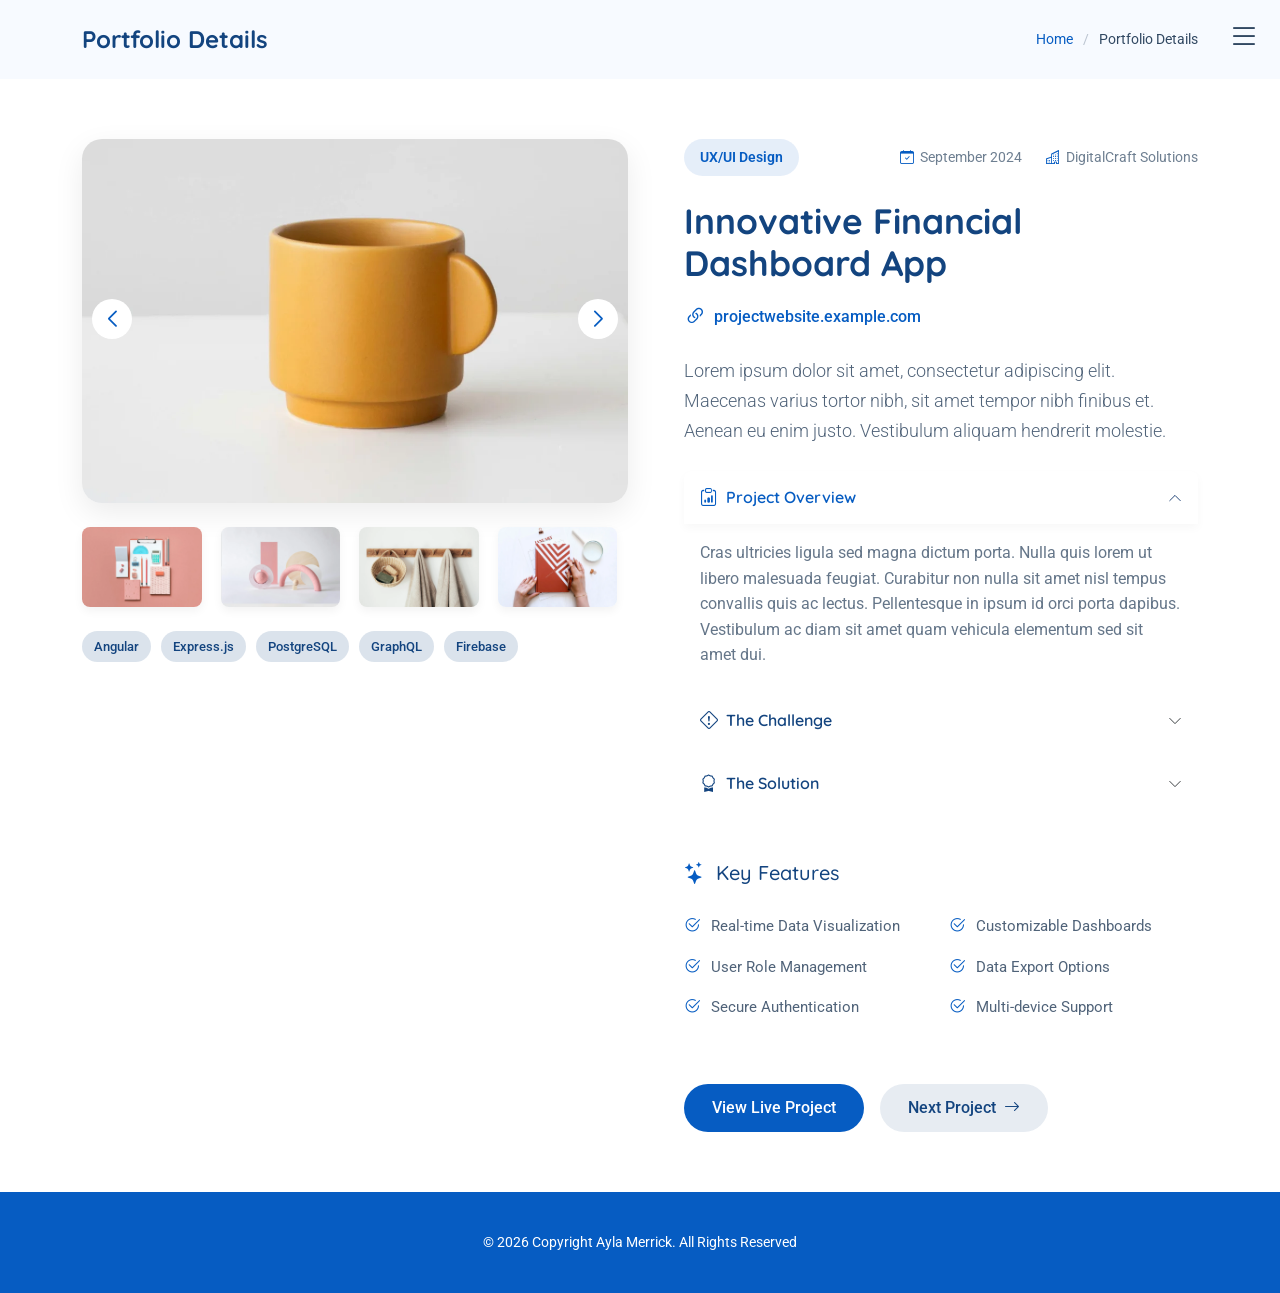
==== commit 2845c84f: "Services section design completed" ====
--- a/portfolio-details.html
+++ b/portfolio-details.html
@@ -297,27 +297,18 @@
 
   </main>
 
-  <footer id="footer" class="footer dark-background">
-
+    <footer id="footer" class="footer dark-background">
     <div class="container">
       <div class="copyright text-center ">
-        <p>© <span>Copyright</span> <strong class="px-1 sitename">Style</strong> <span>All Rights Reserved</span></p>
+        <p>© 2026 <span>Copyright</span> Ayla Merrick. <span>All Rights Reserved</span></p>
       </div>
-      <div class="social-links d-flex justify-content-center">
+      <!-- <div class="social-links d-flex justify-content-center">
         <a href=""><i class="bi bi-twitter-x"></i></a>
         <a href=""><i class="bi bi-facebook"></i></a>
         <a href=""><i class="bi bi-instagram"></i></a>
         <a href=""><i class="bi bi-linkedin"></i></a>
-      </div>
-      <div class="credits">
-        <!-- All the links in the footer should remain intact. -->
-        <!-- You can delete the links only if you've purchased the pro version. -->
-        <!-- Licensing information: https://bootstrapmade.com/license/ -->
-        <!-- Purchase the pro version with working PHP/AJAX contact form: [buy-url] -->
-        Designed by <a href="https://bootstrapmade.com/">BootstrapMade</a> | <a href="https://bootstrapmade.com/tools/">DevTools</a>
-      </div>
+      </div> -->
     </div>
-
   </footer>
 
   <!-- Scroll Top -->
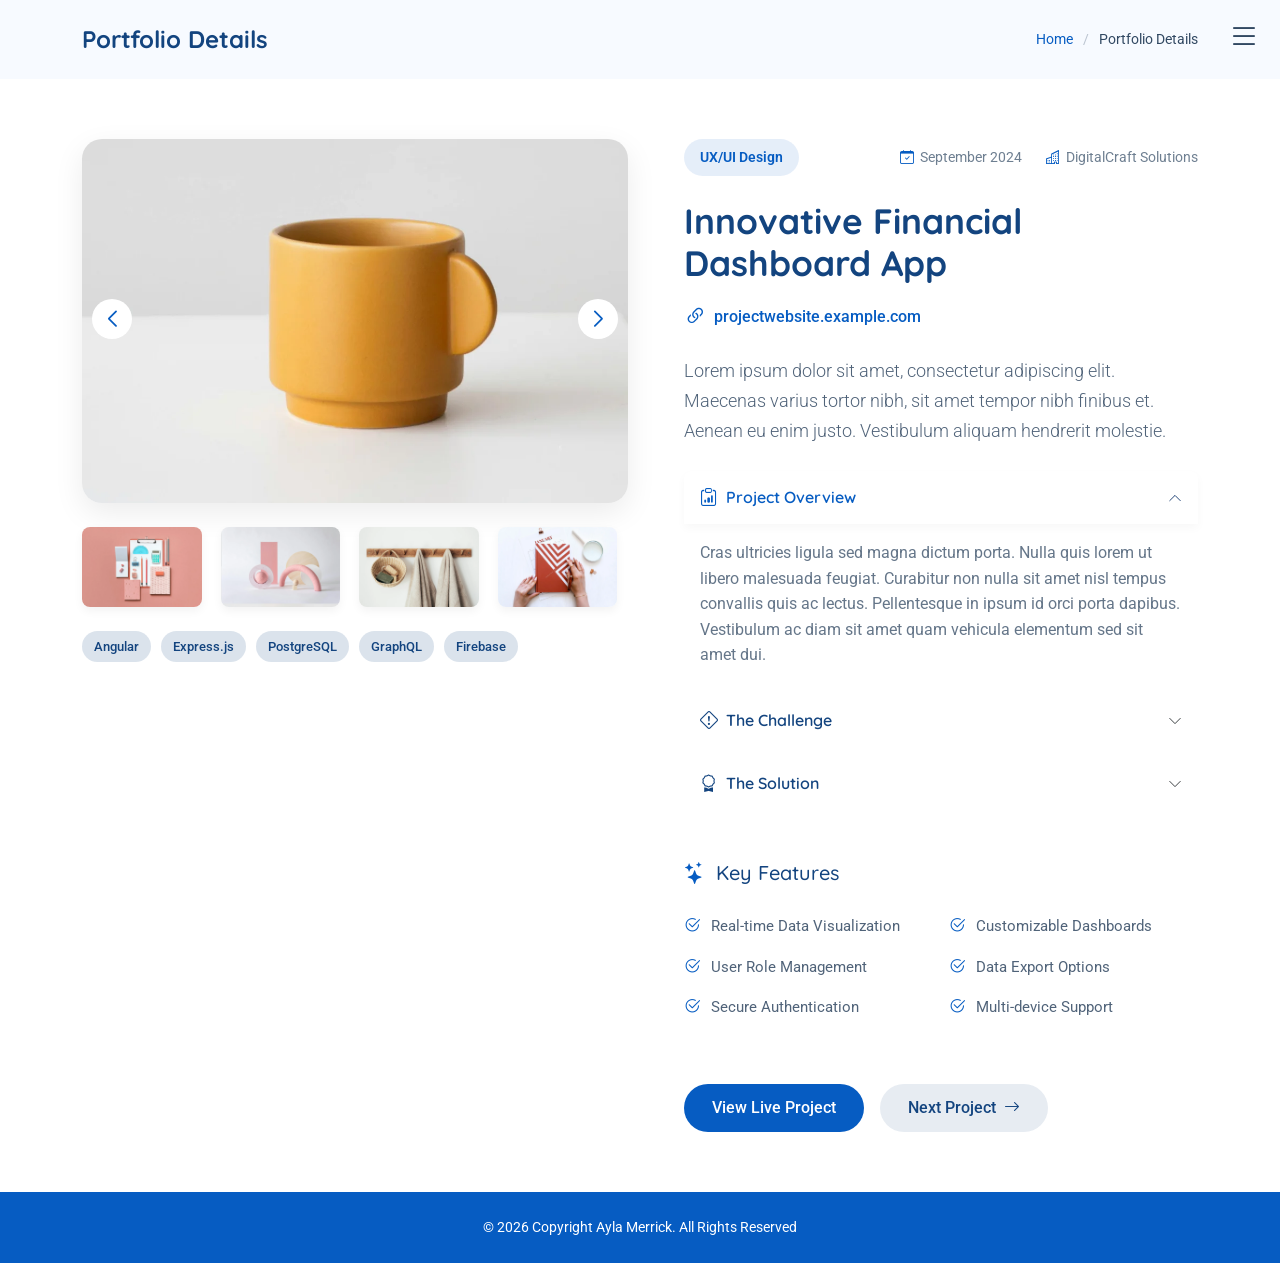
==== commit 97713b1a: "contact and footer section design completed with responsive" ====
--- a/portfolio-details.html
+++ b/portfolio-details.html
@@ -15,7 +15,9 @@
   <!-- Fonts -->
   <link href="https://fonts.googleapis.com" rel="preconnect">
   <link href="https://fonts.gstatic.com" rel="preconnect" crossorigin>
-  <link href="https://fonts.googleapis.com/css2?family=Roboto:ital,wght@0,100;0,300;0,400;0,500;0,700;0,900;1,100;1,300;1,400;1,500;1,700;1,900&family=Open+Sans:ital,wght@0,300;0,400;0,500;0,600;0,700;0,800;1,300;1,400;1,500;1,600;1,700;1,800&family=Quicksand:wght@300;400;500;600;700&display=swap" rel="stylesheet">
+  <link
+    href="https://fonts.googleapis.com/css2?family=Roboto:ital,wght@0,100;0,300;0,400;0,500;0,700;0,900;1,100;1,300;1,400;1,500;1,700;1,900&family=Open+Sans:ital,wght@0,300;0,400;0,500;0,600;0,700;0,800;1,300;1,400;1,500;1,600;1,700;1,800&family=Quicksand:wght@300;400;500;600;700&display=swap"
+    rel="stylesheet">
 
   <!-- Vendor CSS Files -->
   <link href="assets/vendor/bootstrap/css/bootstrap.min.css" rel="stylesheet">
@@ -49,14 +51,11 @@
       </a>
 
       <nav id="navmenu" class="navmenu">
-
         <div class="profile-img">
-          <img src="assets/img/profile/profile-square-1.webp" alt="" class="img-fluid rounded-circle">
+          <img src="assets/img/profile/profile-square-1.png" alt="" class="img-fluid rounded-circle">
         </div>
 
-        <a href="index.html" class="logo d-flex align-items-center justify-content-center">
-          <!-- Uncomment the line below if you also wish to use an image logo -->
-          <!-- <img src="assets/img/logo.webp" alt=""> -->
+        <a href="index.html" class="logo d-flex align-items-center justify-content-center active">
           <h1 class="sitename">Alex Smith</h1>
         </a>
 
@@ -69,28 +68,6 @@
         </div>
 
         <ul>
-          <li><a href="#hero">Home</a></li>
-          <li><a href="#about">About</a></li>
-          <li><a href="#resume">Resume</a></li>
-          <li><a href="#portfolio">Portfolio</a></li>
-          <li><a href="#services">Services</a></li>
-          <li class="dropdown"><a href="#"><span>Dropdown</span> <i class="bi bi-chevron-down toggle-dropdown"></i></a>
-            <ul>
-              <li><a href="#">Dropdown 1</a></li>
-              <li class="dropdown"><a href="#"><span>Deep Dropdown</span> <i class="bi bi-chevron-down toggle-dropdown"></i></a>
-                <ul>
-                  <li><a href="#">Deep Dropdown 1</a></li>
-                  <li><a href="#">Deep Dropdown 2</a></li>
-                  <li><a href="#">Deep Dropdown 3</a></li>
-                  <li><a href="#">Deep Dropdown 4</a></li>
-                  <li><a href="#">Deep Dropdown 5</a></li>
-                </ul>
-              </li>
-              <li><a href="#">Dropdown 2</a></li>
-              <li><a href="#">Dropdown 3</a></li>
-              <li><a href="#">Dropdown 4</a></li>
-            </ul>
-          </li>
           <li><a href="#contact">Contact</a></li>
         </ul>
         <i class="mobile-nav-toggle d-xl-none bi bi-list"></i>
@@ -218,45 +195,61 @@
 
               <div class="project-overview">
                 <p class="lead">
-                  Lorem ipsum dolor sit amet, consectetur adipiscing elit. Maecenas varius tortor nibh, sit amet tempor nibh finibus et. Aenean eu enim justo. Vestibulum aliquam hendrerit molestie.
+                  Lorem ipsum dolor sit amet, consectetur adipiscing elit. Maecenas varius tortor nibh, sit amet tempor
+                  nibh finibus et. Aenean eu enim justo. Vestibulum aliquam hendrerit molestie.
                 </p>
 
                 <div class="accordion project-accordion" id="portfolio-details-projectAccordion">
                   <div class="accordion-item" data-aos="fade-up">
                     <h2 class="accordion-header">
-                      <button class="accordion-button" type="button" data-bs-toggle="collapse" data-bs-target="#portfolio-details-collapse-1" aria-expanded="true" aria-controls="collapseOne">
+                      <button class="accordion-button" type="button" data-bs-toggle="collapse"
+                        data-bs-target="#portfolio-details-collapse-1" aria-expanded="true" aria-controls="collapseOne">
                         <i class="bi bi-clipboard-data me-2"></i> Project Overview
                       </button>
                     </h2>
-                    <div id="portfolio-details-collapse-1" class="accordion-collapse collapse show" data-bs-parent="#portfolio-details-projectAccordion">
+                    <div id="portfolio-details-collapse-1" class="accordion-collapse collapse show"
+                      data-bs-parent="#portfolio-details-projectAccordion">
                       <div class="accordion-body">
-                        <p>Cras ultricies ligula sed magna dictum porta. Nulla quis lorem ut libero malesuada feugiat. Curabitur non nulla sit amet nisl tempus convallis quis ac lectus. Pellentesque in ipsum id orci porta dapibus. Vestibulum ac diam sit amet quam vehicula elementum sed sit amet dui.</p>
+                        <p>Cras ultricies ligula sed magna dictum porta. Nulla quis lorem ut libero malesuada feugiat.
+                          Curabitur non nulla sit amet nisl tempus convallis quis ac lectus. Pellentesque in ipsum id
+                          orci porta dapibus. Vestibulum ac diam sit amet quam vehicula elementum sed sit amet dui.</p>
                       </div>
                     </div>
                   </div>
 
                   <div class="accordion-item" data-aos="fade-up" data-aos-delay="100">
                     <h2 class="accordion-header">
-                      <button class="accordion-button collapsed" type="button" data-bs-toggle="collapse" data-bs-target="#portfolio-details-collapse-2" aria-expanded="false" aria-controls="collapseTwo">
+                      <button class="accordion-button collapsed" type="button" data-bs-toggle="collapse"
+                        data-bs-target="#portfolio-details-collapse-2" aria-expanded="false"
+                        aria-controls="collapseTwo">
                         <i class="bi bi-exclamation-diamond me-2"></i> The Challenge
                       </button>
                     </h2>
-                    <div id="portfolio-details-collapse-2" class="accordion-collapse collapse" data-bs-parent="#portfolio-details-projectAccordion">
+                    <div id="portfolio-details-collapse-2" class="accordion-collapse collapse"
+                      data-bs-parent="#portfolio-details-projectAccordion">
                       <div class="accordion-body">
-                        <p>Mauris blandit aliquet elit, eget tincidunt nibh pulvinar a. Vivamus suscipit tortor eget felis porttitor volutpat. Curabitur aliquet quam id dui posuere blandit. Praesent sapien massa, convallis a pellentesque nec, egestas non nisi. Sed porttitor lectus nibh.</p>
+                        <p>Mauris blandit aliquet elit, eget tincidunt nibh pulvinar a. Vivamus suscipit tortor eget
+                          felis porttitor volutpat. Curabitur aliquet quam id dui posuere blandit. Praesent sapien
+                          massa, convallis a pellentesque nec, egestas non nisi. Sed porttitor lectus nibh.</p>
                       </div>
                     </div>
                   </div>
 
                   <div class="accordion-item" data-aos="fade-up" data-aos-delay="200">
                     <h2 class="accordion-header">
-                      <button class="accordion-button collapsed" type="button" data-bs-toggle="collapse" data-bs-target="#portfolio-details-collapse-3" aria-expanded="false" aria-controls="collapseThree">
+                      <button class="accordion-button collapsed" type="button" data-bs-toggle="collapse"
+                        data-bs-target="#portfolio-details-collapse-3" aria-expanded="false"
+                        aria-controls="collapseThree">
                         <i class="bi bi-award me-2"></i> The Solution
                       </button>
                     </h2>
-                    <div id="portfolio-details-collapse-3" class="accordion-collapse collapse" data-bs-parent="#portfolio-details-projectAccordion">
+                    <div id="portfolio-details-collapse-3" class="accordion-collapse collapse"
+                      data-bs-parent="#portfolio-details-projectAccordion">
                       <div class="accordion-body">
-                        <p>Donec sollicitudin molestie malesuada. Curabitur arcu erat, accumsan id imperdiet et, porttitor at sem. Vestibulum ante ipsum primis in faucibus orci luctus et ultrices posuere cubilia Curae; Donec velit neque, auctor sit amet aliquam vel, ullamcorper sit amet ligula.</p>
+                        <p>Donec sollicitudin molestie malesuada. Curabitur arcu erat, accumsan id imperdiet et,
+                          porttitor at sem. Vestibulum ante ipsum primis in faucibus orci luctus et ultrices posuere
+                          cubilia Curae; Donec velit neque, auctor sit amet aliquam vel, ullamcorper sit amet ligula.
+                        </p>
                       </div>
                     </div>
                   </div>
@@ -297,7 +290,7 @@
 
   </main>
 
-    <footer id="footer" class="footer dark-background">
+  <footer id="footer" class="footer dark-background">
     <div class="container">
       <div class="copyright text-center ">
         <p>© 2026 <span>Copyright</span> Ayla Merrick. <span>All Rights Reserved</span></p>
@@ -312,7 +305,8 @@
   </footer>
 
   <!-- Scroll Top -->
-  <a href="#" id="scroll-top" class="scroll-top d-flex align-items-center justify-content-center"><i class="bi bi-arrow-up-short"></i></a>
+  <a href="#" id="scroll-top" class="scroll-top d-flex align-items-center justify-content-center"><i
+      class="bi bi-arrow-up-short"></i></a>
 
   <!-- Vendor JS Files -->
   <script src="assets/vendor/bootstrap/js/bootstrap.bundle.min.js"></script>
--- a/assets/css/main.css
+++ b/assets/css/main.css
@@ -14,29 +14,41 @@
 --------------------------------------------------------------*/
 /* Fonts */
 :root {
-  --default-font: "Roboto",  system-ui, -apple-system, "Segoe UI", Roboto, "Helvetica Neue", Arial, "Noto Sans", "Liberation Sans", sans-serif, "Apple Color Emoji", "Segoe UI Emoji", "Segoe UI Symbol", "Noto Color Emoji";
-  --heading-font: "Quicksand",  sans-serif;
-  --nav-font: "Open Sans",  sans-serif;
+  --default-font: "Roboto", system-ui, -apple-system, "Segoe UI", Roboto, "Helvetica Neue", Arial, "Noto Sans", "Liberation Sans", sans-serif, "Apple Color Emoji", "Segoe UI Emoji", "Segoe UI Symbol", "Noto Color Emoji";
+  --heading-font: "Quicksand", sans-serif;
+  --nav-font: "Open Sans", sans-serif;
 }
 
 /* Global Colors - The following color variables are used throughout the website. Updating them here will change the color scheme of the entire website */
-:root { 
-  --background-color: #ffffff; /* Background color for the entire website, including individual sections */
-  --default-color: #314862; /* Default color used for the majority of the text content across the entire website */
-  --heading-color: #13447f; /* Color for headings, subheadings and title throughout the website */
-  --accent-color: #065cc2; /* Accent color that represents your brand on the website. It's used for buttons, links, and other elements that need to stand out */
-  --surface-color: #ffffff; /* The surface color is used as a background of boxed elements within sections, such as cards, icon boxes, or other elements that require a visual separation from the global background. */
-  --contrast-color: #ffffff; /* Contrast color for text, ensuring readability against backgrounds of accent, heading, or default colors. */
+:root {
+  --background-color: #ffffff;
+  /* Background color for the entire website, including individual sections */
+  --default-color: #314862;
+  /* Default color used for the majority of the text content across the entire website */
+  --heading-color: #13447f;
+  /* Color for headings, subheadings and title throughout the website */
+  --accent-color: #065cc2;
+  /* Accent color that represents your brand on the website. It's used for buttons, links, and other elements that need to stand out */
+  --surface-color: #ffffff;
+  /* The surface color is used as a background of boxed elements within sections, such as cards, icon boxes, or other elements that require a visual separation from the global background. */
+  --contrast-color: #ffffff;
+  /* Contrast color for text, ensuring readability against backgrounds of accent, heading, or default colors. */
 }
 
 /* Nav Menu Colors - The following color variables are used specifically for the navigation menu. They are separate from the global colors to allow for more customization options */
 :root {
-  --nav-color: #314862;  /* The default color of the main navmenu links */
-  --nav-hover-color: #065cc2; /* Applied to main navmenu links when they are hovered over or active */
-  --nav-mobile-background-color: #11427d; /* Used as the background color for mobile navigation menu */
-  --nav-dropdown-background-color: #065cc2; /* Used as the background color for dropdown items that appear when hovering over primary navigation items */
-  --nav-dropdown-color: #acc4e0; /* Used for navigation links of the dropdown items in the navigation menu. */
-  --nav-dropdown-hover-color: #ffffff; /* Similar to --nav-hover-color, this color is applied to dropdown navigation links when they are hovered over. */
+  --nav-color: #314862;
+  /* The default color of the main navmenu links */
+  --nav-hover-color: #065cc2;
+  /* Applied to main navmenu links when they are hovered over or active */
+  --nav-mobile-background-color: #11427d;
+  /* Used as the background color for mobile navigation menu */
+  --nav-dropdown-background-color: #065cc2;
+  /* Used as the background color for dropdown items that appear when hovering over primary navigation items */
+  --nav-dropdown-color: #acc4e0;
+  /* Used for navigation links of the dropdown items in the navigation menu. */
+  --nav-dropdown-hover-color: #ffffff;
+  /* Similar to --nav-hover-color, this color is applied to dropdown navigation links when they are hovered over. */
 }
 
 /* Color Presets - These classes override global colors when applied to any section or element, providing reuse of the sam color scheme. */
@@ -205,7 +217,8 @@
 .navmenu .profile-img img {
   margin: 15px auto;
   display: block;
-  width: 160px;
+  width: 100px;
+  height: 100px;
   border: 8px solid color-mix(in srgb, var(--contrast-color), transparent 85%);
 }
 
@@ -354,7 +367,7 @@
   color: var(--default-color);
   background-color: var(--background-color);
   font-size: 14px;
-  padding: 40px 0;
+  padding: 25px 0;
   position: relative;
 }
 
@@ -401,7 +414,7 @@
   right: 15px;
   bottom: -15px;
   z-index: 99999;
-  background-color: var(--accent-color);
+  background-color: #000000;
   width: 44px;
   height: 44px;
   border-radius: 50px;
